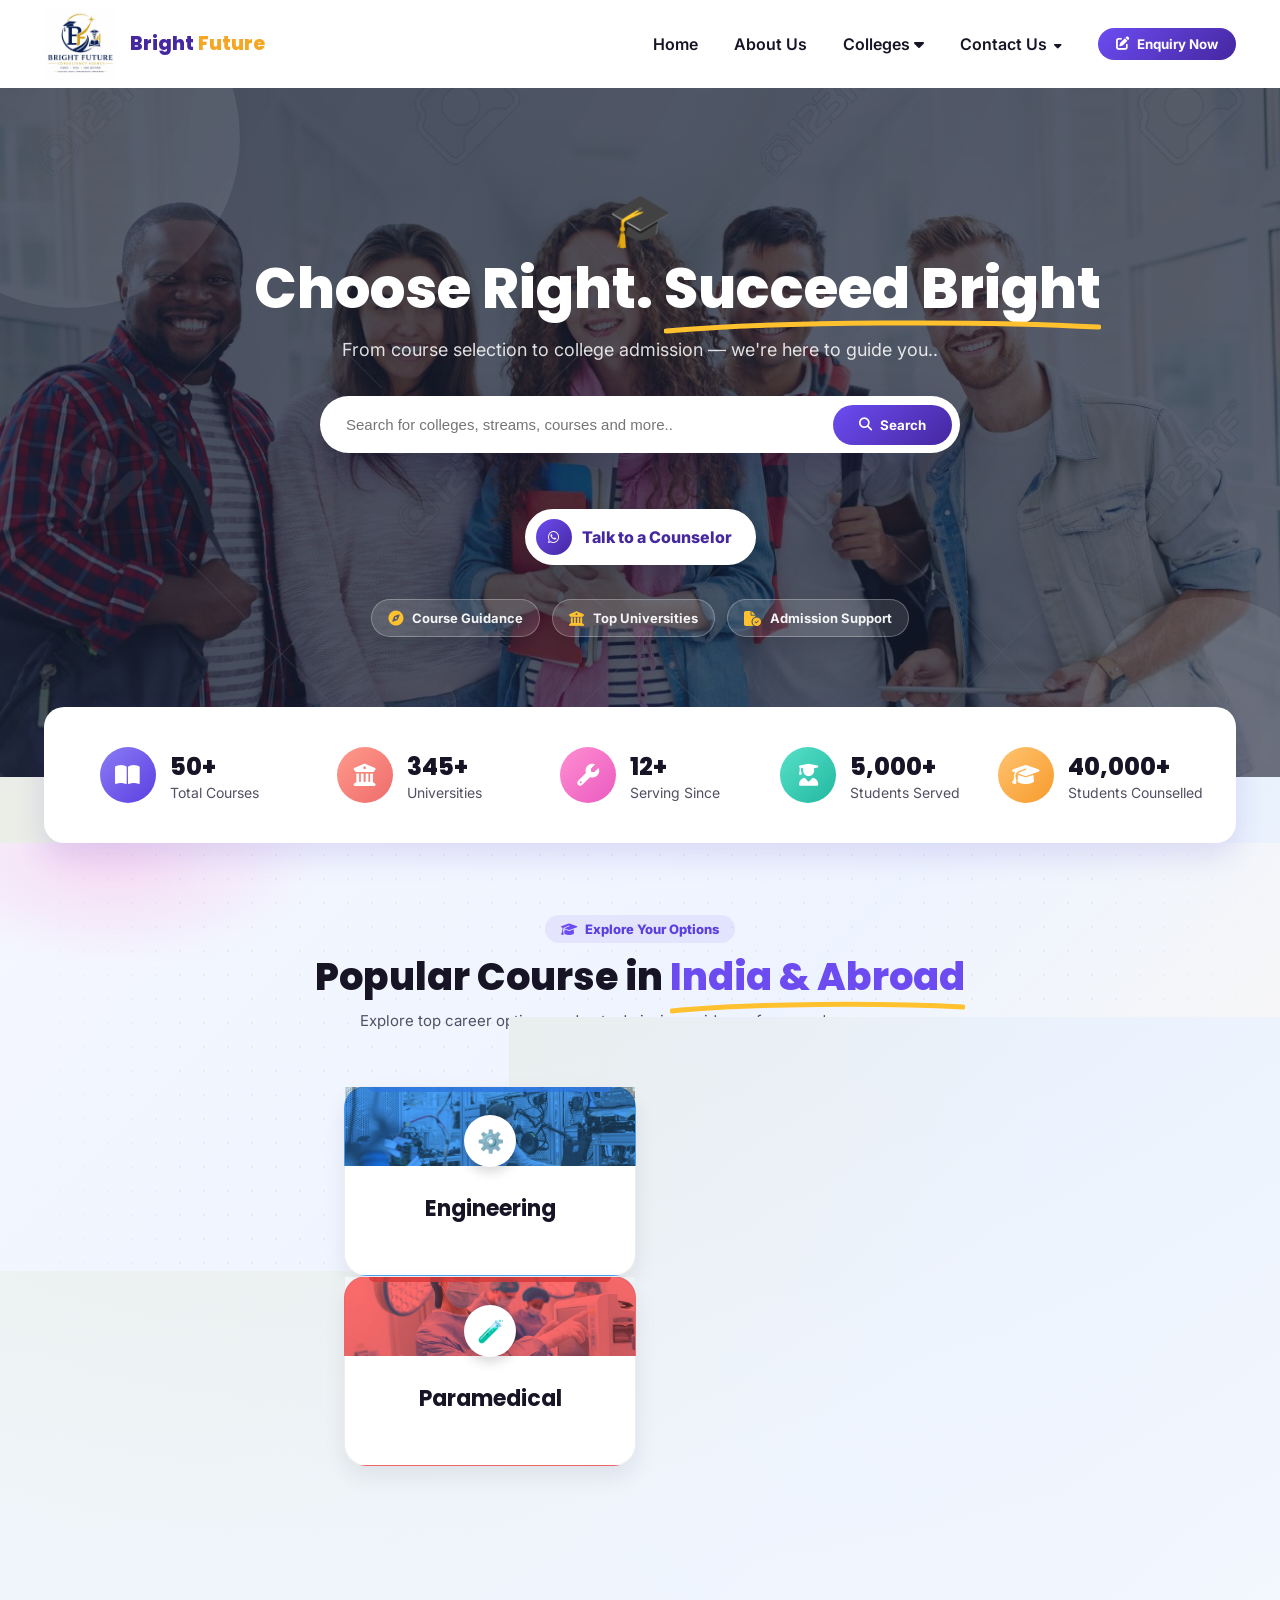
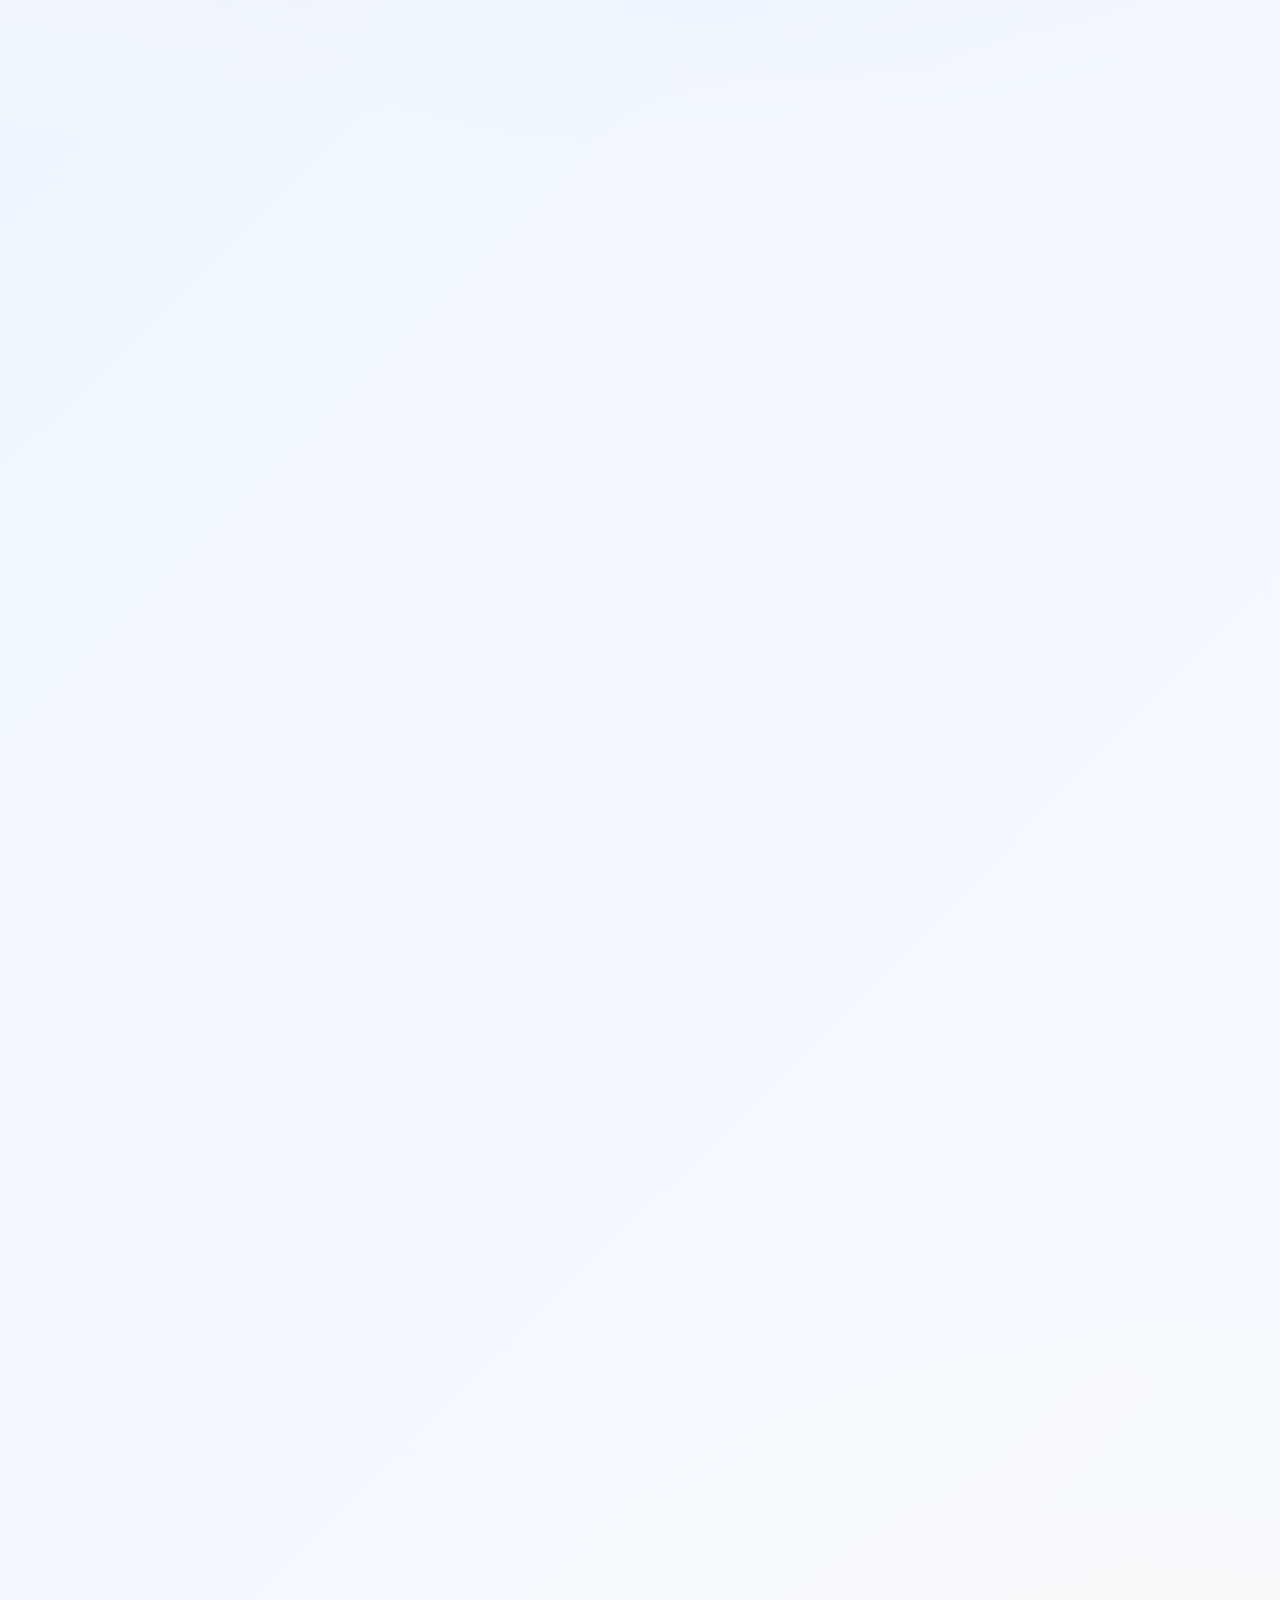
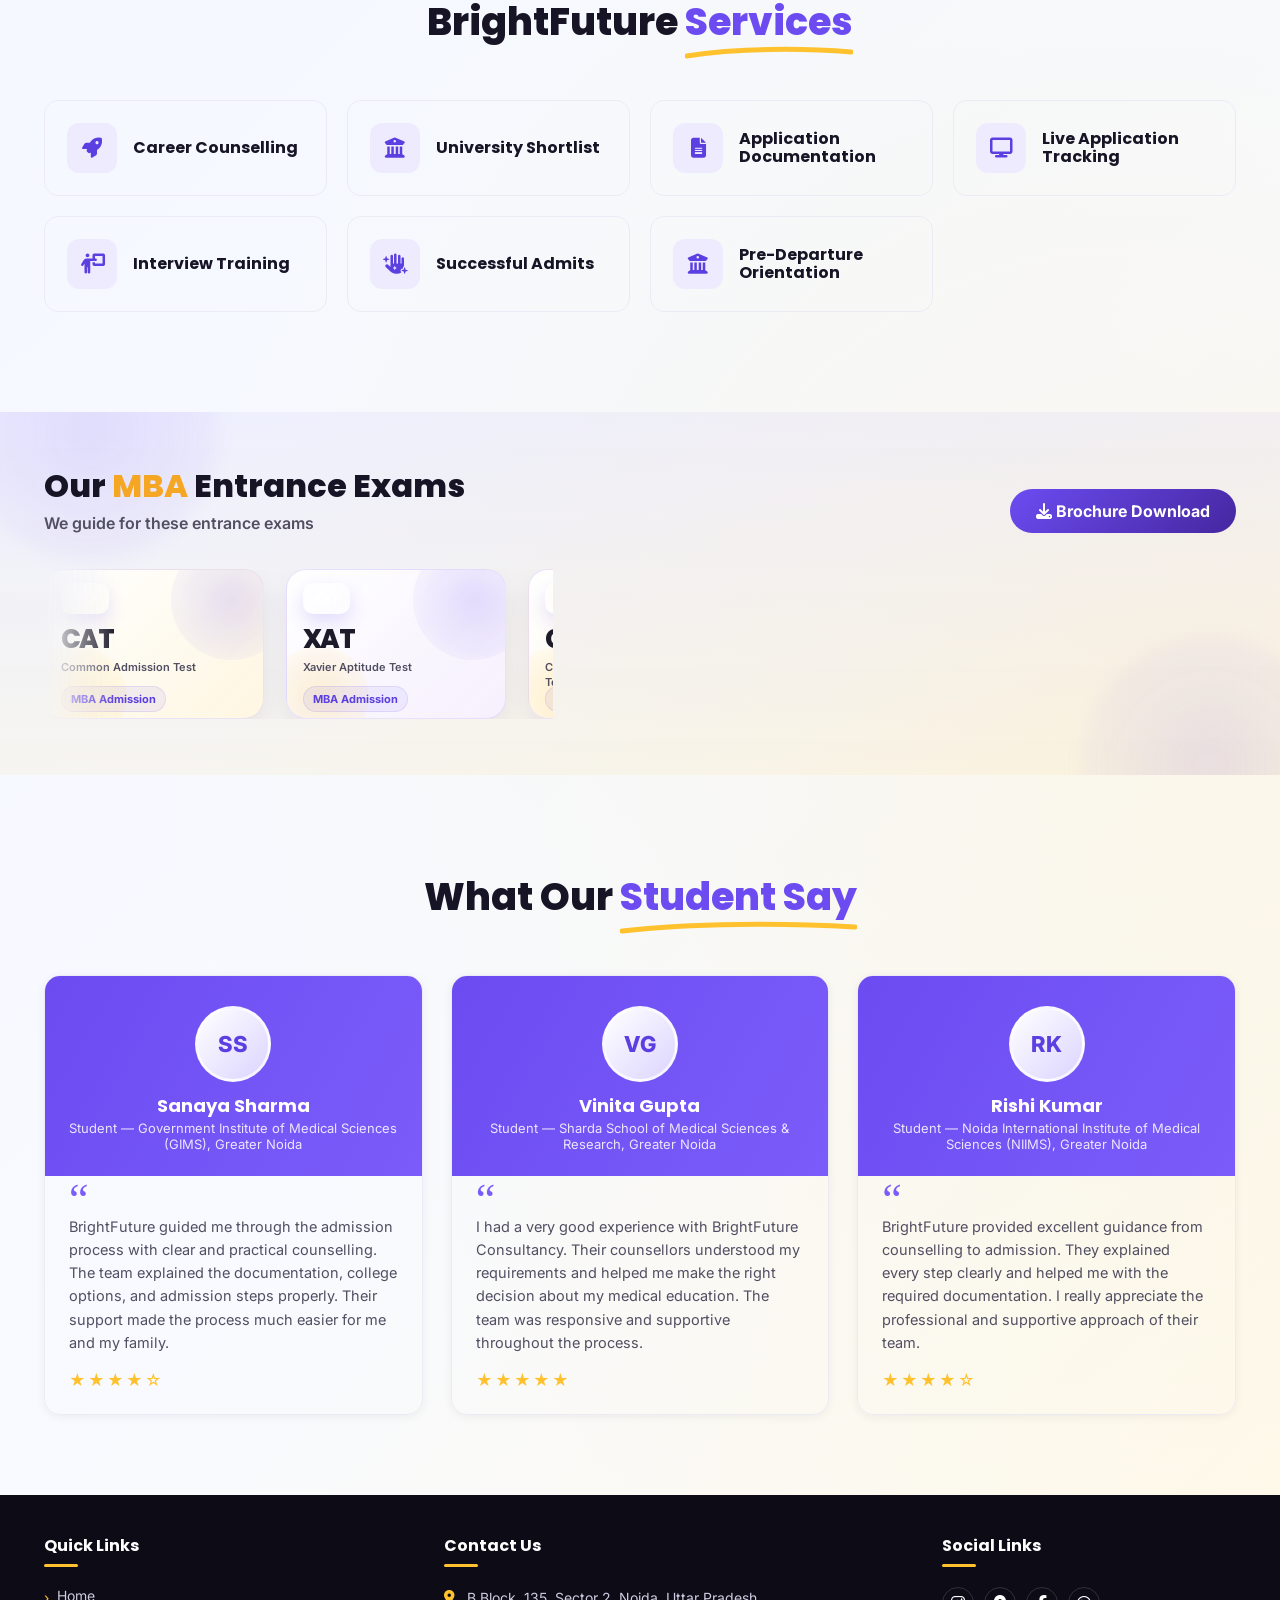
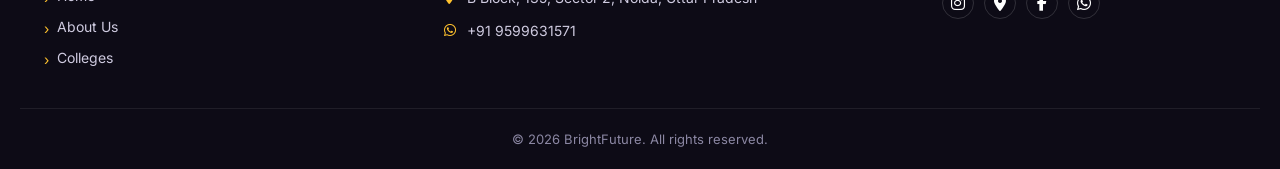
==== index.html @ ae967a2e "Bright Future" ====
<!DOCTYPE html>
<html lang="en">
<head>
<meta charset="UTF-8">
<meta name="viewport" content="width=device-width, initial-scale=1.0">
<title>BrightFuture | Shape Your Future With the Right College</title>
<link rel="preconnect" href="https://fonts.googleapis.com">
<link href="https://fonts.googleapis.com/css2?family=Poppins:wght@600;700;800&family=Inter:wght@400;500;600;700&display=swap" rel="stylesheet">
<link rel="stylesheet" href="https://cdnjs.cloudflare.com/ajax/libs/font-awesome/6.5.1/css/all.min.css">
<link rel="stylesheet" href="style.css">
</head>
<body>

<!-- ===================== Navbar ===================== -->
<nav class="navbar" id="navbar">
  <div class="container">
    <a href="index.html" class="brand"><span class="logo"><img src="images/logo.png" alt="Bright Future logo"></span><span class="brand-name">Bright <span class="brand-future">Future</span></span></a>
    <button class="burger" id="burger" aria-label="Menu"><span></span><span></span><span></span></button>
    <ul class="nav-links" id="navLinks">
      <li><a href="index.html">Home</a></li>
      <li><a href="#about">About Us</a></li>
      <li><a href="colleges.html" class="drop">Colleges <i class="fa-solid fa-caret-down"></i></a></li>
      <li class="contact-menu">
        <details>
          <summary>Contact Us <i class="fa-solid fa-caret-down"></i></summary>
          <div class="contact-dropdown">
            <a href="https://wa.me/919599631571" target="_blank" rel="noopener noreferrer"><i class="fa-brands fa-whatsapp"></i> WhatsApp</a>
            <a href="https://www.instagram.com/brightfuture_2026_" target="_blank" rel="noopener noreferrer"><i class="fa-brands fa-instagram"></i> Instagram</a>
            <a href="https://www.facebook.com/profile.php?id=61592989712548" target="_blank" rel="noopener noreferrer"><i class="fa-brands fa-facebook-f"></i> Facebook</a>
          </div>
        </details>
      </li>
      <li><button type="button" class="btn-login login-trigger"><i class="fa-solid fa-pen-to-square"></i> Enquiry Now</button></li>
    </ul>
  </div>
</nav>

<!-- ===================== Hero ===================== -->
<header class="hero">
  <div class="container hero-inner">
    <span class="cap-icon">🎓</span>
    <h1>Choose Right. <span class="underline">Succeed Bright
      <svg viewBox="0 0 300 16" preserveAspectRatio="none"><path d="M2 12 C 80 2, 220 2, 298 8" stroke="#FFC22E" stroke-width="5" fill="none" stroke-linecap="round"/></svg>
    </span></h1>
    <p class="tagline">From course selection to college admission — we're here to guide you..</p>
    <form class="search-box" id="siteSearch">
      <input id="searchInput" type="search" placeholder="Search for colleges, streams, courses and more.." aria-label="Search colleges and courses">
      <button type="submit"><i class="fa-solid fa-magnifying-glass"></i> Search</button>
    </form>
    <p class="search-result" id="searchResult" role="status" aria-live="polite"></p>
    <a href="https://wa.me/919599631571" class="btn-counselor" target="_blank" rel="noopener noreferrer"><span class="arrow-dot"><i class="fa-brands fa-whatsapp"></i></span> Talk to a Counselor</a>
    <div class="hero-highlights" aria-label="Bright Future benefits">
      <div class="hero-highlight"><i class="fa-solid fa-compass"></i><span>Course Guidance</span></div>
      <div class="hero-highlight"><i class="fa-solid fa-building-columns"></i><span>Top Universities</span></div>
      <div class="hero-highlight"><i class="fa-solid fa-file-circle-check"></i><span>Admission Support</span></div>
    </div>
  </div>
</header>

<!-- ===================== Stats ===================== -->
<div class="container stats-wrap">
  <div class="stats-card">
    <div class="stat"><span class="icon c1"><i class="fa-solid fa-book-open"></i></span><div><div class="num" data-count="50">0</div><div class="label">Total Courses</div></div></div>
    <div class="stat"><span class="icon c2"><i class="fa-solid fa-building-columns"></i></span><div><div class="num" data-count="345">0</div><div class="label">Universities</div></div></div>
    <div class="stat"><span class="icon c3"><i class="fa-solid fa-wrench"></i></span><div><div class="num" data-count="12">0</div><div class="label">Serving Since</div></div></div>
    <div class="stat"><span class="icon c4"><i class="fa-solid fa-user-graduate"></i></span><div><div class="num" data-count="5000">0</div><div class="label">Students Served</div></div></div>
    <div class="stat"><span class="icon c5"><i class="fa-solid fa-graduation-cap"></i></span><div><div class="num" data-count="40000">0</div><div class="label">Students Counselled</div></div></div>
  </div>
</div>

<!-- ===================== Popular Courses ===================== -->
<section class="section courses-section" id="courses">
  <div class="container">
    <div class="section-head">
      <span class="course-kicker"><i class="fa-solid fa-graduation-cap"></i> Explore Your Options</span>
      <h2>Popular Course in <span class="accent">India &amp; Abroad
        <svg viewBox="0 0 300 14" preserveAspectRatio="none"><path d="M2 10 C 80 2, 220 2, 298 6" stroke="#FFC22E" stroke-width="5" fill="none" stroke-linecap="round"/></svg>
      </span></h2>
      <p class="course-intro">Explore top career options and get admission guidance for your dream course.</p>
    </div>
    <div class="course-row reveal-group">
      <a class="course-card" href="colleges.html?stream=medical" data-keywords="medical mbbs bds bhms bams" aria-label="View medical colleges"><img class="course-image" src="images/medical.png" alt="Medical education"><span class="badge">🩺</span>Medical</a>
      <a class="course-card" href="colleges.html?stream=engineering" data-keywords="engineering btech mtech" aria-label="View engineering colleges"><img class="course-image" src="images/engineering.png" alt="Engineering education"><span class="badge">⚙️</span>Engineering</a>
      <a class="course-card" href="colleges.html?stream=management" data-keywords="management mba pgdm" aria-label="View management colleges"><img class="course-image" src="images/management.png" alt="Management education"><span class="badge">💼</span>Management</a>
      <div class="course-card" data-keywords="ayurveda bams"><img class="course-image" src="images/ayurveda.png" alt="Ayurveda education"><span class="badge">🌿</span>Ayurveda</div>
      <div class="course-card" data-keywords="pharmacy"><img class="course-image" src="images/pharmacy.png" alt="Pharmacy education"><span class="badge">💊</span>Pharmacy</div>
      <div class="course-card" data-keywords="paramedical"><img class="course-image" src="images/paramedical.png" alt="Paramedical education"><span class="badge">🧪</span>Paramedical</div>
      <div class="course-card" data-keywords="agriculture"><img class="course-image" src="images/agriculture.png" alt="Agriculture education"><span class="badge">🌾</span>Agriculture</div>
      <div class="course-card" data-keywords="law"><img class="course-image" src="images/law.png" alt="Law education"><span class="badge">⚖️</span>Law</div>
    </div>
  </div>
</section>

<!-- ===================== Dream destination ===================== -->
<section class="dream-banner">
  <div class="container dream-grid">
    <div>
      <h2>Do You Have A Dream Destination On <span class="hl">Your Mind?</span></h2>
      <div class="dream-sub">Let's Help You Choose The Best Suited Option!</div>
      <div><a href="https://wa.me/919599631571" class="btn-yellow" target="_blank" rel="noopener noreferrer">Talk to a Counselor <i class="fa-brands fa-whatsapp"></i></a></div>
    </div>
    <div class="dream-photo-wrap">
      <img class="dream-photo" src="images/image.png" alt="Students receiving career counselling">
    </div>
  </div>
</section>

<!-- ===================== About Us ===================== -->
<section class="section about-section" id="about">
  <div class="container about-content">
    <div class="section-head">
      <h2>About <span class="accent">Bright Future
        <svg viewBox="0 0 220 14" preserveAspectRatio="none"><path d="M2 10 C 66 2, 154 2, 218 6" stroke="#FFC22E" stroke-width="5" fill="none" stroke-linecap="round"/></svg>
      </span></h2>
    </div>
    <p class="about-intro">Bright Future is a trusted education consultancy in Noida, helping students choose the right engineering and medical courses in India and abroad. Our expert counselors guide students through MBBS, BDS, BAMS, BHMS, PGDM and other higher-education admissions with transparent advice, university selection and application support.</p>
  </div>
</section>

<!-- ===================== Top engineering colleges ===================== -->
<section class="section">
  <div class="container">
    <div class="section-head">
      <h2>Top Colleges of <span class="accent">Engineering
        <svg viewBox="0 0 200 14" preserveAspectRatio="none"><path d="M2 10 C 60 2, 140 2, 198 6" stroke="#FFC22E" stroke-width="5" fill="none" stroke-linecap="round"/></svg>
      </span></h2>
    </div>
    <div class="college-grid reveal-group">

      <div class="college-card">
        <div class="college-media">
          <img class="photo" src="images/rvce.png" alt="RV College of Engineering">
          <div class="rating">★★★★★ 5</div>
          <div class="name-strip">
            <span class="logo-chip">RV</span>
            <div><h4>RV College of Engineering</h4><div class="loc"><i class="fa-solid fa-location-dot"></i> Bengaluru, Karnataka</div></div>
          </div>
        </div>
        <div class="college-body">
          <div class="row"><span class="k">Course</span><span class="v">B.Tech</span></div>
          <div class="row"><span class="k">Counselling Fee</span><span class="v">₹2.84 Lac</span></div>
          <div class="row"><span class="k">Management Quota</span><span class="v">₹72 Lac</span></div>
          <a href="https://wa.me/919599631571" class="btn-apply" target="_blank" rel="noopener noreferrer">Apply Now</a>
        </div>
      </div>

      <div class="college-card">
        <div class="college-media">
          <img class="photo" src="images/rv-university.png" alt="RV University">
          <div class="rating">★★★★★ 5</div>
          <div class="name-strip">
            <span class="logo-chip">RV</span>
            <div><h4>RV University</h4><div class="loc"><i class="fa-solid fa-location-dot"></i> Bengaluru, Karnataka</div></div>
          </div>
        </div>
        <div class="college-body">
          <div class="row"><span class="k">Course</span><span class="v">B.Tech</span></div>
          <div class="row"><span class="k">Per Year Fees</span><span class="v">₹4 Lac / Year</span></div>
          <a href="https://wa.me/919599631571" class="btn-apply" target="_blank" rel="noopener noreferrer">Apply Now</a>
        </div>
      </div>

      <div class="college-card">
        <div class="college-media">
          <img class="photo" src="images/bmsce.png" alt="BMS College of Engineering">
          <div class="rating">★★★★★ 5</div>
          <div class="name-strip">
            <span class="logo-chip">BMS</span>
            <div><h4>BMS College of Engineering</h4><div class="loc"><i class="fa-solid fa-location-dot"></i> Bengaluru, Karnataka</div></div>
          </div>
        </div>
        <div class="college-body">
          <div class="row"><span class="k">Course</span><span class="v">B.Tech</span></div>
          <div class="row"><span class="k">Counselling Fee</span><span class="v">₹2.84 Lac</span></div>
          <div class="row"><span class="k">Management Quota</span><span class="v">₹52 Lac</span></div>
          <a href="https://wa.me/919599631571" class="btn-apply" target="_blank" rel="noopener noreferrer">Apply Now</a>
        </div>
      </div>

    </div>
    <div class="center"><a href="colleges.html" class="btn-viewall">View All <i class="fa-solid fa-arrow-right"></i></a></div>
  </div>
</section>

<!-- ===================== Services ===================== -->
<section class="section">
  <div class="container">
    <div class="section-head">
      <h2>BrightFuture <span class="accent">Services
        <svg viewBox="0 0 200 14" preserveAspectRatio="none"><path d="M2 10 C 60 2, 140 2, 198 6" stroke="#FFC22E" stroke-width="5" fill="none" stroke-linecap="round"/></svg>
      </span></h2>
    </div>
    <div class="services-grid reveal-group">
      <div class="service-card"><span class="icon"><i class="fa-solid fa-rocket"></i></span><h4>Career Counselling</h4></div>
      <div class="service-card"><span class="icon"><i class="fa-solid fa-building-columns"></i></span><h4>University Shortlist</h4></div>
      <div class="service-card"><span class="icon"><i class="fa-solid fa-file-lines"></i></span><h4>Application Documentation</h4></div>
      <div class="service-card"><span class="icon"><i class="fa-solid fa-display"></i></span><h4>Live Application Tracking</h4></div>
      <div class="service-card"><span class="icon"><i class="fa-solid fa-person-chalkboard"></i></span><h4>Interview Training</h4></div>
      <div class="service-card"><span class="icon"><i class="fa-solid fa-hand-sparkles"></i></span><h4>Successful Admits</h4></div>
      <div class="service-card"><span class="icon"><i class="fa-solid fa-building-columns"></i></span><h4>Pre-Departure Orientation</h4></div>
    </div>
  </div>
</section>

<!-- ===================== MBA Entrance Exams ===================== -->
<section class="partners-strip exam-strip">
  <div class="container">
    <div class="partners-head">
      <div>
        <h2>Our <span style="color:var(--yellow-dark)">MBA</span> Entrance Exams</h2>
        <p style="margin:8px 0 0; color:var(--ink-soft); font-size:1rem; font-weight:600;">We guide for these entrance exams</p>
      </div>
      <a href="Bright Future Brochure.pdf" download="Bright Future Brochure.pdf" class="btn-outline"><i class="fa-solid fa-download"></i> Brochure Download</a>
    </div>
    <div class="marquee">
      <div class="marquee-track">
        <a class="partner-logo exam-card cat" href="colleges.html?exam=cat" aria-label="View colleges accepting CAT">
          <span class="exam-badge">CAT</span>
          <div class="exam-name">CAT</div>
          <div class="exam-full">Common Admission Test</div>
          <div class="exam-tag">MBA Admission</div>
          <div class="exam-cta">Get Admission Guidance <span>→</span></div>
        </a>
        <a class="partner-logo exam-card xat" href="colleges.html?exam=xat" aria-label="View colleges accepting XAT">
          <span class="exam-badge">XAT</span>
          <div class="exam-name">XAT</div>
          <div class="exam-full">Xavier Aptitude Test</div>
          <div class="exam-tag">MBA Admission</div>
          <div class="exam-cta">Get Admission Guidance <span>→</span></div>
        </a>
        <a class="partner-logo exam-card cmat" href="colleges.html?exam=cmat" aria-label="View colleges accepting CMAT">
          <span class="exam-badge">CMAT</span>
          <div class="exam-name">CMAT</div>
          <div class="exam-full">Common Management Admission Test</div>
          <div class="exam-tag">MBA Admission</div>
          <div class="exam-cta">Get Admission Guidance <span>→</span></div>
        </a>
        <a class="partner-logo exam-card mat" href="colleges.html?exam=mat" aria-label="View colleges accepting MAT">
          <span class="exam-badge">MAT</span>
          <div class="exam-name">MAT</div>
          <div class="exam-full">Management Aptitude Test</div>
          <div class="exam-tag">MBA Admission</div>
          <div class="exam-cta">Get Admission Guidance <span>→</span></div>
        </a>
        <a class="partner-logo exam-card nmat" href="colleges.html?exam=nmat" aria-label="View colleges accepting NMAT">
          <span class="exam-badge">NMAT</span>
          <div class="exam-name">NMAT</div>
          <div class="exam-full">NMIMS Management Aptitude Test</div>
          <div class="exam-tag">MBA Admission</div>
          <div class="exam-cta">Get Admission Guidance <span>→</span></div>
        </a>
        <a class="partner-logo exam-card gmat" href="colleges.html?exam=gmat" aria-label="View colleges accepting GMAT">
          <span class="exam-badge">GMAT</span>
          <div class="exam-name">GMAT</div>
          <div class="exam-full">Graduate Management Admission Test</div>
          <div class="exam-tag">MBA Admission</div>
          <div class="exam-cta">Get Admission Guidance <span>→</span></div>
        </a>
        <a class="partner-logo exam-card gre" href="colleges.html?exam=gre" aria-label="View colleges accepting GRE">
          <span class="exam-badge">GRE</span>
          <div class="exam-name">GRE</div>
          <div class="exam-full">Graduate Record Examination</div>
          <div class="exam-tag">MBA Admission</div>
          <div class="exam-cta">Get Admission Guidance <span>→</span></div>
        </a>
        <a class="partner-logo exam-card cat" href="colleges.html?exam=cat" aria-hidden="true" tabindex="-1">
          <span class="exam-badge">CAT</span>
          <div class="exam-name">CAT</div>
          <div class="exam-full">Common Admission Test</div>
          <div class="exam-tag">MBA Admission</div>
          <div class="exam-cta">Get Admission Guidance <span>→</span></div>
        </a>
        <a class="partner-logo exam-card xat" href="colleges.html?exam=xat" aria-hidden="true" tabindex="-1">
          <span class="exam-badge">XAT</span>
          <div class="exam-name">XAT</div>
          <div class="exam-full">Xavier Aptitude Test</div>
          <div class="exam-tag">MBA Admission</div>
          <div class="exam-cta">Get Admission Guidance <span>→</span></div>
        </a>
        <a class="partner-logo exam-card cmat" href="colleges.html?exam=cmat" aria-hidden="true" tabindex="-1">
          <span class="exam-badge">CMAT</span>
          <div class="exam-name">CMAT</div>
          <div class="exam-full">Common Management Admission Test</div>
          <div class="exam-tag">MBA Admission</div>
          <div class="exam-cta">Get Admission Guidance <span>→</span></div>
        </a>
        <a class="partner-logo exam-card mat" href="colleges.html?exam=mat" aria-hidden="true" tabindex="-1">
          <span class="exam-badge">MAT</span>
          <div class="exam-name">MAT</div>
          <div class="exam-full">Management Aptitude Test</div>
          <div class="exam-tag">MBA Admission</div>
          <div class="exam-cta">Get Admission Guidance <span>→</span></div>
        </a>
        <a class="partner-logo exam-card nmat" href="colleges.html?exam=nmat" aria-hidden="true" tabindex="-1">
          <span class="exam-badge">NMAT</span>
          <div class="exam-name">NMAT</div>
          <div class="exam-full">NMIMS Management Aptitude Test</div>
          <div class="exam-tag">MBA Admission</div>
          <div class="exam-cta">Get Admission Guidance <span>→</span></div>
        </a>
        <a class="partner-logo exam-card gmat" href="colleges.html?exam=gmat" aria-hidden="true" tabindex="-1">
          <span class="exam-badge">GMAT</span>
          <div class="exam-name">GMAT</div>
          <div class="exam-full">Graduate Management Admission Test</div>
          <div class="exam-tag">MBA Admission</div>
          <div class="exam-cta">Get Admission Guidance <span>→</span></div>
        </a>
        <a class="partner-logo exam-card gre" href="colleges.html?exam=gre" aria-hidden="true" tabindex="-1">
          <span class="exam-badge">GRE</span>
          <div class="exam-name">GRE</div>
          <div class="exam-full">Graduate Record Examination</div>
          <div class="exam-tag">MBA Admission</div>
          <div class="exam-cta">Get Admission Guidance <span>→</span></div>
        </a>
      </div>
    </div>
  </div>
</section>

<!-- ===================== Testimonials ===================== -->
<section class="section">
  <div class="container">
    <div class="section-head">
      <h2>What Our <span class="accent">Student Say
        <svg viewBox="0 0 200 14" preserveAspectRatio="none"><path d="M2 10 C 60 2, 140 2, 198 6" stroke="#FFC22E" stroke-width="5" fill="none" stroke-linecap="round"/></svg>
      </span></h2>
    </div>
    <div class="testi-grid reveal-group">
      <div class="testi-card">
        <div class="testi-top">
          <div class="testi-avatar">SS</div>
          <h4>Sanaya Sharma</h4>
          <div class="role">Student — Government Institute of Medical Sciences (GIMS), Greater Noida</div>
        </div>
        <div class="testi-body">
          <span class="quote-mark">“</span>
          <p>BrightFuture guided me through the admission process with clear and practical counselling. The team explained the documentation, college options, and admission steps properly. Their support made the process much easier for me and my family.</p>
          <div class="stars">★★★★☆</div>
        </div>
      </div>
      <div class="testi-card">
        <div class="testi-top">
          <div class="testi-avatar">VG</div>
          <h4>Vinita Gupta</h4>
          <div class="role">Student — Sharda School of Medical Sciences &amp; Research, Greater Noida</div>
        </div>
        <div class="testi-body">
          <span class="quote-mark">“</span>
          <p>I had a very good experience with BrightFuture Consultancy. Their counsellors understood my requirements and helped me make the right decision about my medical education. The team was responsive and supportive throughout the process.</p>
          <div class="stars">★★★★★</div>
        </div>
      </div>
      <div class="testi-card">
        <div class="testi-top">
          <div class="testi-avatar">RK</div>
          <h4>Rishi Kumar</h4>
          <div class="role">Student — Noida International Institute of Medical Sciences (NIIMS), Greater Noida</div>
        </div>
        <div class="testi-body">
          <span class="quote-mark">“</span>
          <p>BrightFuture provided excellent guidance from counselling to admission. They explained every step clearly and helped me with the required documentation. I really appreciate the professional and supportive approach of their team.</p>
          <div class="stars">★★★★☆</div>
        </div>
      </div>
    </div>
  </div>
</section>

<!-- ===================== Footer ===================== -->
<footer>
  <div class="container footer-grid">
    <div class="footer-col">
      <h4>Quick Links</h4>
      <ul>
        <li><span class="chev">›</span><a href="index.html">Home</a></li>
        <li><span class="chev">›</span><a href="#about">About Us</a></li>
        <li><span class="chev">›</span><a href="colleges.html">Colleges</a></li>
      </ul>
    </div>
    <div class="footer-col">
      <h4>Contact Us</h4>
      <p class="footer-contact"><i class="fa-solid fa-location-dot"></i> B Block, 135, Sector 2, Noida, Uttar Pradesh</p>
      <a class="footer-contact" href="https://wa.me/919599631571"><i class="fa-brands fa-whatsapp"></i> +91 9599631571</a>
    </div>
    <div class="footer-col">
      <h4>Social Links</h4>
      <div class="social-links" aria-label="Social media links">
        <a href="https://www.instagram.com/brightfuture_2026_" aria-label="Instagram"><i class="fa-brands fa-instagram"></i></a>
        <a href="https://share.google/alsv1Vi0kh2aQZi6U" aria-label="Location"><i class="fa-solid fa-location-dot"></i></a>
        <a href="https://www.facebook.com/profile.php?id=61592989712548" aria-label="Facebook"><i class="fa-brands fa-facebook-f"></i></a>
        <a href="https://wa.me/919599631571" aria-label="WhatsApp"><i class="fa-brands fa-whatsapp"></i></a>
      </div>
    </div>
  </div>
  <div class="container footer-bottom">© 2026 BrightFuture. All rights reserved.</div>
</footer>

<button class="to-top" id="toTop" aria-label="Scroll to top"><i class="fa-solid fa-arrow-up"></i></button>

<div class="login-modal" id="loginModal" role="dialog" aria-modal="true" aria-labelledby="loginTitle" hidden>
  <div class="login-panel">
    <button type="button" class="login-close" id="loginClose" aria-label="Close enquiry form">&times;</button>
    <div class="login-heading">
      <span class="login-icon"><i class="fa-solid fa-comments"></i></span>
      <div><h2 id="loginTitle">Enquiry Form</h2><p>Share your details and our counsellor will contact you.</p></div>
    </div>
    <form class="login-form" id="loginForm">
      <label for="enquiryName">Full Name</label>
      <input id="enquiryName" type="text" placeholder="Enter your name" autocomplete="name" required>
      <label for="enquiryPhone">Mobile Number</label>
      <input id="enquiryPhone" type="tel" placeholder="Enter your mobile number" autocomplete="tel" pattern="[0-9 +()-]{10,}" required>
      <label for="enquiryEmail">Email Address</label>
      <input id="enquiryEmail" type="email" placeholder="Enter your email" autocomplete="email" required>
      <label for="enquiryCourse">Course Interested In</label>
      <input id="enquiryCourse" type="text" placeholder="e.g. B.Tech, MBA" required>
      <label for="enquiryCollege">College Preference</label>
      <select id="enquiryCollege">
        <option value="">Select a college</option>
        <option>RV College of Engineering</option>
        <option>RV University</option>
        <option>BMS College of Engineering</option>
        <option>MSRIT</option>
        <option>Other college</option>
      </select>
      <label for="enquiryLocation">Preferred Location</label>
      <select id="enquiryLocation">
        <option value="">Select a location</option>
        <option>Bengaluru</option>
        <option>Vellore</option>
        <option>Chennai</option>
        <option>Other location</option>
      </select>
      <label for="enquiryBudget">Budget</label>
      <select id="enquiryBudget">
        <option value="">Select your budget</option>
        <option>Below ₹2 Lac</option>
        <option>₹2 Lac - ₹4 Lac</option>
        <option>₹4 Lac - ₹6 Lac</option>
        <option>Above ₹6 Lac</option>
        <option value="custom">Other budget</option>
      </select>
      <input id="customBudget" type="text" placeholder="Write your budget, e.g. ₹30 Lac or ₹40 Lac" hidden>
      <label for="enquiryMessage">Message</label>
      <textarea id="enquiryMessage" rows="3" placeholder="Tell us how we can help me"></textarea>
      <button type="submit">Submit Enquiry <i class="fa-solid fa-arrow-right"></i></button>
      <p class="enquiry-status" id="enquiryStatus" role="status" aria-live="polite"></p>
    </form>
  </div>
</div>

<script src="script.js"></script>
</body>
</html>
---- style.css ----
/* ===================== BrightFuture — Stylesheet ===================== */

:root{
  --purple-900:#4527A0;
  --purple-700:#5B3FE0;
  --purple-600:#6C4CF1;
  --purple-500:#7B5CFA;
  --purple-100:#EFEBFF;
  --yellow:#FFC22E;
  --yellow-dark:#F5A623;
  --ink:#171426;
  --ink-soft:#524F63;
  --grey-bg:#F4F8FF;
  --white:#ffffff;
  --line:#ECEAF5;
  --shadow-sm: 0 2px 10px rgba(23,20,38,.06);
  --shadow-md: 0 12px 30px rgba(76,53,190,.14);
  --radius:16px;
  --font-head:'Poppins', sans-serif;
  --font-body:'Inter', sans-serif;
}

*{box-sizing:border-box;}
html{scroll-behavior:smooth;}
body{
  margin:0;
  font-family:var(--font-body);
  color:var(--ink);
  background:
    radial-gradient(circle at 12% 16%, rgba(255,211,92,.16), transparent 22%),
    radial-gradient(circle at 88% 78%, rgba(255,224,132,.13), transparent 24%),
    radial-gradient(circle at 58% 8%, rgba(65,119,205,.08), transparent 30%),
    linear-gradient(135deg, #EAF4FF 0%, #F4F8FF 48%, #F8FAFF 76%, #FFF9E6 100%);
  overflow-x:hidden;
  animation:pageEnter .7s ease both;
}
@keyframes pageEnter{from{opacity:0;} to{opacity:1;}}
img{max-width:100%; display:block;}
a{text-decoration:none; color:inherit;}
ul{list-style:none; margin:0; padding:0;}
button{font-family:inherit; cursor:pointer; border:none;}
h1,h2,h3,h4{font-family:var(--font-head); margin:0; line-height:1.15;}
.container{max-width:1240px; margin:0 auto; padding:0 24px;}

@media (prefers-reduced-motion: reduce){
  *{animation-duration:.001ms !important; animation-iteration-count:1 !important; transition-duration:.001ms !important; scroll-behavior:auto !important;}
}

/* ===================== Top bar ===================== */
.topbar{
  background:var(--white);
  border-bottom:1px solid var(--line);
  font-size:13px;
}
.topbar .container{
  display:flex; align-items:center; justify-content:space-between;
  padding-top:6px; padding-bottom:6px; gap:12px;
}
.topbar-left{display:flex; align-items:center; gap:8px; flex-wrap:wrap;}
.pill{
  display:inline-flex; align-items:center; gap:8px;
  border:1px solid var(--line);
  border-radius:999px;
  padding:4px 12px 4px 4px;
  font-weight:600;
  color:var(--ink);
  transition:transform .2s ease, box-shadow .2s ease, border-color .2s ease;
}
.pill:hover{transform:translateY(-2px); box-shadow:var(--shadow-sm); border-color:transparent;}
.pill .ico{
  width:24px; height:24px; border-radius:50%;
  display:flex; align-items:center; justify-content:center;
  color:#fff; font-size:12px; flex:none;
}
.ico.red{background:#EA4335;}
.ico.green{background:#25D366;}
.ico.blue{background:#2FA9F0;}
.ico.cyan{background:#31C0F2;}
.pill.live{border-color:#F6C9C9; animation:pulseRing 2.4s ease-in-out infinite;}
@keyframes pulseRing{
  0%,100%{box-shadow:0 0 0 0 rgba(234,67,53,.15);}
  50%{box-shadow:0 0 0 6px rgba(234,67,53,.06);}
}
.btn-login{
  background:linear-gradient(135deg, var(--purple-600), var(--purple-900));
  color:#fff; padding:8px 18px; border-radius:999px; font-weight:700;
  display:inline-flex; align-items:center; gap:8px;
  transition:transform .2s ease, box-shadow .2s ease;
}
.btn-login:hover{transform:translateY(-2px); box-shadow:var(--shadow-md);}
.login-modal[hidden]{display:none;}
.login-modal{position:fixed; inset:0; z-index:300; display:grid; place-items:center; padding:20px; overflow-y:auto; background:rgba(13,11,22,.55); backdrop-filter:blur(5px); animation:modalFade .2s ease both;}
.login-panel{position:relative; width:min(100%, 430px); max-height:calc(100vh - 40px); overflow-y:auto; background:#fff; border-radius:22px; padding:32px; box-shadow:0 24px 70px rgba(23,20,38,.28); animation:modalUp .3s ease both;}
.login-close{position:absolute; top:12px; right:14px; width:34px; height:34px; border-radius:50%; background:var(--purple-100); color:var(--purple-900); font-size:25px; line-height:1; transition:transform .2s ease, background .2s ease;}
.login-close:hover{transform:rotate(90deg); background:#e2dbff;}
.login-heading{display:flex; align-items:center; gap:14px; margin-bottom:26px; padding-right:24px;}
.login-icon{width:48px; height:48px; border-radius:14px; display:grid; place-items:center; flex:none; color:#fff; font-size:19px; background:linear-gradient(135deg,var(--purple-600),var(--purple-900));}
.login-heading h2{font-size:24px; color:var(--ink);}
.login-heading p{margin:5px 0 0; color:var(--ink-soft); font-size:13px; line-height:1.4;}
.login-form{display:grid; gap:9px;}
.login-form label{font-size:13px; font-weight:700; color:var(--ink);}
.login-form input, .login-form select{width:100%; border:1px solid var(--line); border-radius:10px; padding:13px 14px; font:inherit; outline:none; margin-bottom:7px; transition:border-color .2s ease, box-shadow .2s ease; background:#fff; color:var(--ink);}
.login-form input:focus, .login-form select:focus{border-color:var(--purple-600); box-shadow:0 0 0 3px rgba(108,76,241,.12);}
.login-form button{margin-top:8px; padding:13px 18px; border-radius:10px; background:linear-gradient(135deg,var(--purple-600),var(--purple-900)); color:#fff; font-weight:700; transition:transform .2s ease, box-shadow .2s ease;}
.login-form button:hover{transform:translateY(-2px); box-shadow:var(--shadow-md);}
.enquiry-status{margin:10px 0 0; color:#16834b; font-size:13px; font-weight:600;}
@keyframes modalFade{from{opacity:0;} to{opacity:1;}}
@keyframes modalUp{from{opacity:0; transform:translateY(16px) scale(.98);} to{opacity:1; transform:translateY(0) scale(1);}}

/* ===================== Navbar ===================== */
.navbar{
  background:#fff;
  position:sticky; top:0; z-index:100;
  transition:box-shadow .3s ease, padding .3s ease;
}
.navbar.scrolled{box-shadow:0 4px 18px rgba(23,20,38,.08);}
.navbar .container{
  display:flex; align-items:center; justify-content:space-between;
  padding-top:8px; padding-bottom:8px;
  animation:navEnter .7s ease .08s both;
}
@keyframes navEnter{from{opacity:0; transform:translateY(-12px);} to{opacity:1; transform:translateY(0);}}
.brand{display:flex; align-items:center; gap:14px; min-width:0;}
.logo{display:flex; align-items:center; gap:6px; font-family:var(--font-head); font-weight:800; font-size:28px; flex:none;}
.logo img{width:72px; height:72px; object-fit:contain;}
.brand-name{font-family:var(--font-head); font-size:19px; line-height:1.2; font-weight:800; color:var(--purple-900); white-space:nowrap;}
.brand-future{color:var(--yellow-dark);}
.logo .cap{font-size:22px; transform:rotate(-18deg) translateY(-4px); display:inline-block;}
.logo .c{color:var(--yellow-dark);}
.logo .w{color:var(--purple-700); position:relative;}
.nav-links{display:flex; align-items:center; gap:36px; font-weight:600; color:var(--ink);}
.nav-links a{position:relative; padding:6px 0; transition:color .2s ease;}
.nav-links a::after{
  content:''; position:absolute; left:0; bottom:0; height:2px; width:0;
  background:var(--purple-600); transition:width .25s ease;
}
.nav-links a:hover{color:var(--purple-700);}
.nav-links a:hover::after{width:100%;}
.nav-links .drop{display:flex; align-items:center; gap:4px;}
.contact-menu details{position:relative;}
.contact-menu summary{list-style:none; cursor:pointer; padding:6px 0; transition:color .2s ease;}
.contact-menu summary::-webkit-details-marker{display:none;}
.contact-menu summary i{font-size:12px; margin-left:3px; transition:transform .2s ease;}
.contact-menu details[open] summary{color:var(--purple-700);}
.contact-menu details[open] summary i{transform:rotate(180deg);}
.contact-dropdown{
  position:absolute; top:calc(100% + 14px); right:-18px; min-width:168px; padding:8px;
  background:#fff; border:1px solid var(--line); border-radius:12px; box-shadow:var(--shadow-md); z-index:160;
}
.contact-dropdown a{display:flex; align-items:center; gap:10px; padding:10px 12px; border-radius:8px; white-space:nowrap; font-size:14px;}
.contact-dropdown a::after{display:none;}
.contact-dropdown a:hover{background:var(--purple-100); color:var(--purple-900);}
.contact-dropdown .fa-whatsapp{color:#25D366;}
.contact-dropdown .fa-instagram{color:#D62976;}
.contact-dropdown .fa-facebook-f{color:#1877F2;}
.nav-links li:has(.btn-login){display:flex; align-items:center;}
.burger{display:none; flex-direction:column; gap:5px; background:none;}
.burger span{width:26px; height:2px; background:var(--ink); border-radius:2px; transition:.3s;}

/* ===================== Hero ===================== */
.hero{
  position:relative;
  background:
    linear-gradient(120deg, rgba(20,28,48,.76), rgba(20,28,48,.68)),
    url('images/students.png') center / cover no-repeat;
  background-position:center;
  background-size:cover;
  color:#fff;
  padding:100px 24px 140px;
  overflow:hidden;
  text-align:center;
}
.hero::before, .hero::after{
  content:''; position:absolute; border-radius:50%;
  background:rgba(255,255,255,.08);
}
.hero::before{width:340px; height:340px; top:-120px; left:-100px;}
.hero::after{width:260px; height:260px; bottom:-80px; right:-60px;}
.hero-inner{max-width:820px; margin:0 auto; position:relative; z-index:2;}
.hero .cap-icon{font-size:52px; display:block; margin-bottom:6px; animation:floatCap 3.4s ease-in-out infinite;}
@keyframes floatCap{0%,100%{transform:translateY(0) rotate(-8deg);} 50%{transform:translateY(-10px) rotate(4deg);}}
.hero h1{
  font-size:56px; font-weight:800; margin-bottom:8px;
  white-space:nowrap;
  opacity:0; transform:translateY(24px);
  animation:heroIn .8s ease forwards .15s;
}
.hero h1 .underline{position:relative; display:inline-block;}
.hero h1 .underline svg{position:absolute; left:0; bottom:-14px; width:100%; height:16px;}
.hero p.tagline{
  font-size:18px; opacity:0; transform:translateY(20px);
  animation:heroIn .8s ease forwards .3s;
  color:rgba(255,255,255,.85); margin-bottom:36px;
}
@keyframes heroIn{to{opacity:1; transform:translateY(0);}}

.search-box{
  background:#fff; border-radius:999px; padding:8px;
  display:flex; align-items:center; gap:8px;
  max-width:640px; margin:0 auto 28px;
  box-shadow:0 20px 40px rgba(20,10,60,.25);
  opacity:0; transform:translateY(20px);
  animation:heroIn .8s ease forwards .45s;
}
.search-box input{
  border:none; outline:none; flex:1; padding:12px 18px; font-size:15px; border-radius:999px; color:var(--ink);
}
.search-box button{
  background:linear-gradient(135deg, var(--purple-600), var(--purple-900));
  color:#fff; padding:12px 26px; border-radius:999px; font-weight:700;
  display:flex; align-items:center; gap:8px;
  transition:transform .2s ease;
}
.search-box button:hover{transform:scale(1.04);}
.search-result{min-height:22px; margin:-12px auto 18px; color:rgba(255,255,255,.92); font-size:14px; font-weight:600;}
.course-card.search-match, .college-card.search-match{outline:4px solid rgba(255,194,46,.75); outline-offset:4px; transform:translateY(-8px) scale(1.02); z-index:4;}

.btn-counselor{
  background:#fff;
  border:2px solid #fff;
  color:var(--purple-900); padding:8px 22px 8px 9px; border-radius:999px; font-weight:800;
  display:inline-flex; align-items:center; gap:10px;
  box-shadow:0 12px 26px rgba(11,18,38,.22);
  opacity:0; transform:translateY(20px);
  animation:heroIn .8s ease forwards .6s;
  transition:background .25s ease, color .25s ease, transform .2s ease, box-shadow .25s ease;
}
.btn-counselor .arrow-dot{
  width:36px; height:36px; border-radius:50%; background:linear-gradient(135deg, var(--purple-600), var(--purple-900)); color:#fff;
  display:flex; align-items:center; justify-content:center; font-size:13px;
}
.btn-counselor:hover{background:var(--yellow); color:var(--ink); transform:translateY(-3px); box-shadow:0 16px 30px rgba(11,18,38,.28);}
.hero-highlights{
  display:flex; justify-content:center; gap:12px; flex-wrap:wrap; margin:34px auto 0;
  opacity:0; transform:translateY(20px); animation:heroIn .8s ease forwards .75s;
}
.hero-highlight{
  display:flex; align-items:center; gap:9px; padding:10px 16px;
  border:1px solid rgba(255,255,255,.28); border-radius:999px;
  background:rgba(255,255,255,.12); color:rgba(255,255,255,.94);
  backdrop-filter:blur(8px); font-size:13px; font-weight:700;
  box-shadow:0 8px 20px rgba(12,18,34,.12);
}
.hero-highlight i{color:var(--yellow); font-size:15px;}

/* ===================== Stats bar ===================== */
.stats-wrap{margin-top:-70px; position:relative; z-index:5;}
.stats-card{
  background:#fff; border-radius:20px; box-shadow:var(--shadow-md);
  display:grid; grid-template-columns:repeat(5, 1fr);
  padding:32px 20px;
}
.stat{display:flex; align-items:center; gap:14px; justify-content:center; padding:8px 6px;}
.stat .icon{
  width:56px; height:56px; border-radius:50%; flex:none;
  display:flex; align-items:center; justify-content:center; font-size:22px; color:#fff;
  transition:transform .3s ease;
}
.stat:hover .icon{transform:rotate(-8deg) scale(1.08);}
.stat .num{font-family:var(--font-head); font-size:24px; font-weight:800; color:var(--ink);}
.stat .label{color:var(--ink-soft); font-size:14px;}
.icon.c1{background:linear-gradient(135deg,#8B7CF6,#5B3FE0);}
.icon.c2{background:linear-gradient(135deg,#FF9A8B,#EE6C6C);}
.icon.c3{background:linear-gradient(135deg,#FF8FD1,#EA5AC0);}
.icon.c4{background:linear-gradient(135deg,#57E0C9,#22B8A0);}
.icon.c5{background:linear-gradient(135deg,#FFC470,#F79A2C);}

/* ===================== Section heading ===================== */
.section{padding:100px 0 20px;}
.section.tight{padding-top:60px;}
.about-section{padding-bottom:10px;}
.about-content{max-width:980px;}
.about-intro{max-width:860px; margin:-22px auto 0; color:var(--ink-soft); font-size:16px; line-height:1.8; text-align:center;}
.section-head{text-align:center; margin-bottom:56px;}
.section-head,
.partners-head,
.callback,
.dream-grid{
  opacity:0; transform:translateY(24px);
  transition:opacity .7s ease, transform .7s ease;
}
.section-head.motion-in,
.partners-head.motion-in,
.callback.motion-in,
.dream-grid.motion-in{opacity:1; transform:translateY(0);}
.section-head h2{font-size:38px; font-weight:800;}
.section-head h2 .accent{color:var(--purple-600); position:relative; display:inline-block;}
.section-head h2 .accent svg{position:absolute; left:0; bottom:-16px; width:100%; height:14px;}
.courses-section{position:relative; isolation:isolate; overflow:hidden; padding-top:72px; background:linear-gradient(135deg,#f5f7ff 0%,#eef4ff 48%,#fff9f0 100%);}
.courses-section::before{content:''; position:absolute; inset:0; z-index:-1; opacity:.42; background-image:radial-gradient(rgba(105,92,210,.18) 1.5px, transparent 1.5px); background-size:24px 24px; mask-image:linear-gradient(90deg,transparent 0%,#000 14%,#000 86%,transparent 100%);}
.courses-section::after{content:''; position:absolute; width:420px; height:220px; top:-100px; left:-100px; z-index:-1; background:radial-gradient(ellipse,rgba(255,126,205,.25),transparent 70%); filter:blur(10px);}
.course-kicker{display:inline-flex; align-items:center; gap:8px; margin-bottom:12px; padding:6px 16px; border-radius:999px; background:rgba(119,76,236,.1); color:var(--purple-700); font-size:13px; font-weight:800;}
.course-kicker i{color:var(--purple-600);}
.course-intro{margin:12px auto 0; color:var(--ink-soft); font-size:15px;}

/* ===================== Popular courses (skewed ribbon cards) ===================== */
.course-row{
  display:grid; grid-template-columns:repeat(4, 1fr); gap:0 8px;
  margin:0 auto 50px; max-width:1240px;
}
.course-card{
  --clr1:#7B5CFA; --clr2:#5B3FE0;
  position:relative;
  min-width:0; height:190px;
  border:1px solid rgba(30,34,48,.08);
  border-radius:22px;
  background:linear-gradient(to bottom, var(--clr1) 0 42%, #fff 42% 100%);
  display:flex; align-items:center; justify-content:center;
  color:var(--ink); font-family:var(--font-head); font-weight:700; font-size:22px;
  padding:54px 18px 0;
  box-shadow:0 10px 22px rgba(23,20,38,.08);
  transition:transform .35s ease, box-shadow .35s ease, filter .35s ease;
  cursor:pointer;
  opacity:0; transform:translateY(30px);
}
.course-card.in-view{animation:riseIn .6s ease forwards;}
.course-card:nth-child(n+5){margin-top:0;}
.course-image{position:absolute; top:0; left:0; width:100%; height:42%; object-fit:cover; opacity:.72; mix-blend-mode:multiply; transition:transform .45s ease, opacity .45s ease;}
.course-card::after{
  content:''; position:absolute; top:0; left:24px; right:24px; height:5px;
  border-radius:0 0 8px 8px; background:var(--clr2); opacity:.8;
}
.course-card:hover{transform:translateY(-10px); z-index:3; box-shadow:0 18px 32px rgba(76,53,190,.2); filter:brightness(1.03);}
.course-card:hover .course-image{transform:scale(1.08); opacity:.82;}
.course-card:hover .badge{transform:translateX(-50%) translateY(-4px) rotate(-8deg) scale(1.06);}
.course-card .badge{
  position:absolute; left:50%; top:28px; transform:translateX(-50%);
  width:52px; height:52px; border-radius:50%; background:#fff;
  display:flex; align-items:center; justify-content:center; font-size:22px;
  box-shadow:0 5px 12px rgba(0,0,0,.16); z-index:4; transition:transform .35s ease, box-shadow .35s ease;
}
.course-card:nth-child(1){--clr1:#8E6BFF; --clr2:#6236E0;}
.course-card:nth-child(2){--clr1:#4FA8FF; --clr2:#2E76E0;}
.course-card:nth-child(3){--clr1:#FF6FCF; --clr2:#E22DAE;}
.course-card:nth-child(4){--clr1:#D9CE3A; --clr2:#9C9412;}
.course-card:nth-child(5){--clr1:#FF9A4D; --clr2:#E06E1C;}
.course-card:nth-child(6){--clr1:#FF6B6B; --clr2:#D63838;}
.course-card:nth-child(7){--clr1:#3FCF8E; --clr2:#189A63;}
.course-card:nth-child(8){--clr1:#9B6BFF; --clr2:#5C22C7;}
@keyframes riseIn{to{opacity:1; transform:translateY(0);}}
.course-card:nth-child(2){animation-delay:.08s;}
.course-card:nth-child(3){animation-delay:.16s;}
.course-card:nth-child(4){animation-delay:.24s;}
.course-card:nth-child(5){animation-delay:.32s;}
.course-card:nth-child(6){animation-delay:.40s;}
.course-card:nth-child(7){animation-delay:.48s;}
.course-card:nth-child(8){animation-delay:.56s;}

.btn-viewall{
  display:inline-flex; align-items:center; gap:10px; margin:0 auto; padding:14px 34px;
  background:linear-gradient(135deg, var(--purple-600), var(--purple-900));
  color:#fff; border-radius:999px; font-weight:700;
  transition:transform .2s ease, box-shadow .2s ease;
}
.btn-viewall:hover{transform:translateY(-3px); box-shadow:var(--shadow-md);}
.center{display:flex; justify-content:center; margin-bottom:20px;}

/* ===================== Dream destination CTA banner ===================== */
.dream-banner{
  background:
    radial-gradient(circle at 78% 18%, rgba(137,121,255,.22), transparent 28%),
    linear-gradient(115deg, #332071 0%, #4c319c 48%, #3b4c9a 100%);
  color:#fff; padding:86px 0; margin-top:60px; position:relative; overflow:hidden;
  isolation:isolate;
}
.dream-banner::before{
  content:''; position:absolute; inset:0; z-index:-1; opacity:.16;
  background-image:radial-gradient(rgba(255,255,255,.65) 1px, transparent 1px);
  background-size:28px 28px;
  mask-image:linear-gradient(90deg, #000 0%, transparent 72%);
}
.dream-banner::after{
  content:''; position:absolute; z-index:-1;
  width:430px; height:430px; right:-150px; bottom:-260px;
  border:1px solid rgba(255,255,255,.14); border-radius:50%;
  box-shadow:0 0 0 34px rgba(255,255,255,.035), 0 0 0 68px rgba(255,255,255,.025);
}
.dream-grid{display:grid; grid-template-columns:1.1fr .9fr; align-items:center; gap:40px;}
.dream-banner h2{font-size:40px; font-weight:800; margin-bottom:26px;}
.dream-banner h2 .hl{color:var(--yellow);}
.dream-sub{
  display:inline-block; background:rgba(255,255,255,.16); padding:16px 24px; border-radius:14px;
  font-weight:600; margin-bottom:26px;
}
.btn-yellow{
  background:var(--yellow); color:var(--ink); font-weight:800; padding:16px 34px; border-radius:999px;
  display:inline-block; transition:transform .2s ease, box-shadow .2s ease;
}
.btn-yellow:hover{transform:translateY(-3px); box-shadow:0 14px 26px rgba(255,194,46,.4);}
.dream-photo-wrap{
  justify-self:end; width:min(100%, 520px); padding:8px;
  background:rgba(255,255,255,.12); border:1px solid rgba(255,255,255,.28);
  border-radius:32px; box-shadow:0 22px 44px rgba(18,10,58,.28);
  animation:floatY 4s ease-in-out infinite;
}
.dream-photo{
  display:block; width:100%; height:auto; max-height:360px;
  object-fit:contain; border-radius:24px;
  box-shadow:0 10px 22px rgba(18,10,58,.18);
}
@keyframes floatY{0%,100%{transform:translateY(0);} 50%{transform:translateY(-14px);}}

/* ===================== Featured colleges ===================== */
.college-grid{display:grid; grid-template-columns:repeat(3,1fr); gap:28px; margin-bottom:20px;}
.college-card{
  background:#fff; border-radius:var(--radius); overflow:hidden; border:1px solid var(--line);
  box-shadow:var(--shadow-sm);
  opacity:0; transform:translateY(30px);
  transition:transform .35s ease, box-shadow .35s ease;
}
.college-card.in-view{animation:riseIn .6s ease forwards;}
.college-card:hover{transform:translateY(-8px); box-shadow:var(--shadow-md);}
.college-media{position:relative; height:200px; overflow:hidden;}
.college-media .photo{
  position:absolute; inset:0;
  width:100%; height:100%; object-fit:cover;
  background:linear-gradient(135deg, var(--purple-500), var(--purple-900));
  transition:transform .5s ease;
}
.college-media .photo.photo-generic{
  display:flex; align-items:center; justify-content:center;
  color:#fff; font-family:var(--font-head); font-size:32px; font-weight:800;
  letter-spacing:1px;
  background:linear-gradient(135deg, #6f42e8 0%, #4d2a8a 45%, #2d1a54 100%);
}
.dayananda-card .college-media .photo{object-position:center; filter:brightness(1.12);}
.dayananda-card .college-media .name-strip{background:linear-gradient(to top, rgba(0,0,0,.58), transparent);}
.college-card:hover .college-media .photo{transform:scale(1.08);}
.college-media .rating{
  position:absolute; top:12px; right:12px; background:rgba(0,0,0,.55);
  color:var(--yellow); padding:6px 12px; border-radius:999px; font-size:13px; font-weight:700;
}
.college-media .name-strip{
  position:absolute; left:0; right:0; bottom:0; padding:14px 16px;
  background:linear-gradient(to top, rgba(0,0,0,.75), transparent);
  color:#fff; display:flex; align-items:center; gap:12px;
}
.college-media .logo-chip{
  width:46px; height:46px; border-radius:8px; background:#fff; flex:none;
  display:flex; align-items:center; justify-content:center; font-weight:800; color:var(--purple-700);
}
.college-media .name-strip h4{font-size:16px; margin-bottom:2px;}
.college-media .name-strip .loc{font-size:12px; color:var(--yellow); display:flex; gap:4px; align-items:center;}
.college-body{padding:20px;}
.college-body .row{display:flex; justify-content:space-between; gap:12px; font-size:14px; padding:7px 0; border-bottom:1px dashed var(--line);}
.college-body .row:last-of-type{border-bottom:none;}
.college-body .row .k{color:var(--ink-soft); font-weight:600; min-width:110px;}
.college-body .row .v{text-align:right; color:var(--ink); font-weight:500;}
.btn-apply{
  display:block; text-align:center; margin-top:16px; padding:13px; border-radius:10px;
  background:linear-gradient(135deg, var(--purple-600), var(--purple-900)); color:#fff; font-weight:700;
  transition:transform .2s ease, box-shadow .2s ease;
}
.btn-apply:hover{transform:translateY(-2px); box-shadow:var(--shadow-md);}

/* ===================== Services grid ===================== */
.services-grid{display:grid; grid-template-columns:repeat(4,1fr); gap:20px;}
.service-card{
  border:1px solid var(--line); border-radius:14px; padding:22px;
  display:flex; align-items:center; gap:16px;
  transition:transform .25s ease, box-shadow .25s ease, border-color .25s ease;
  opacity:0; transform:translateY(20px);
}
.service-card.in-view{animation:riseIn .5s ease forwards;}
.service-card:hover{transform:translateY(-6px); box-shadow:var(--shadow-sm); border-color:transparent;}
.service-card .icon{
  width:50px; height:50px; border-radius:12px; background:var(--purple-100); color:var(--purple-700);
  display:flex; align-items:center; justify-content:center; font-size:20px; flex:none;
  transition:transform .3s ease, background .3s ease, color .3s ease;
}
.service-card:hover .icon{background:var(--purple-600); color:#fff; transform:rotate(-6deg);}
.service-card h4{font-size:16px; font-weight:700;}

/* ===================== Partners ===================== */
.partners-strip{background:linear-gradient(180deg, rgba(108,76,241,0.05), rgba(255,194,46,0.07)); padding:56px 0; margin-top:80px; position:relative; overflow:hidden;}
.partners-strip::before, .partners-strip::after{content:""; position:absolute; inset:auto; width:260px; height:260px; border-radius:50%; background:radial-gradient(circle, rgba(108,76,241,0.12), rgba(108,76,241,0)); filter:blur(8px); pointer-events:none;}
.partners-strip::before{top:-110px; left:-40px;}
.partners-strip::after{right:-60px; bottom:-120px;}
.partners-head{display:flex; align-items:flex-end; justify-content:space-between; margin-bottom:36px; flex-wrap:wrap; gap:16px; position:relative; z-index:1;}
.partners-head h2{font-size:32px; font-weight:800;}
.btn-outline{background:linear-gradient(135deg, var(--purple-600), var(--purple-900)); color:#fff; padding:12px 26px; border-radius:999px; font-weight:700; transition:transform .2s ease;}
.btn-outline:hover{transform:translateY(-2px);}
.marquee{overflow:hidden; position:relative; -webkit-mask-image:linear-gradient(90deg, transparent, #000 6%, #000 94%, transparent); mask-image:linear-gradient(90deg, transparent, #000 6%, #000 94%, transparent);}
.marquee-track{display:flex; gap:22px; width:max-content; animation:scrollX 22s linear infinite; will-change:transform;}
.marquee:hover .marquee-track{animation-play-state:paused;}
.partner-logo{
  width:220px; height:150px; background:linear-gradient(180deg, rgba(255,255,255,0.94), rgba(245,244,255,0.9)); border:1px solid rgba(108,76,241,0.14); border-radius:20px; box-shadow:0 12px 28px rgba(43,31,86,0.08);
  display:flex; flex-direction:column; align-items:flex-start; justify-content:flex-start; font-family:var(--font-head); font-weight:800; color:#302c3d; font-size:15px; text-align:left; padding:14px 16px 12px; position:relative; overflow:hidden; isolation:isolate;
  transition:transform .3s ease, box-shadow .3s ease, border-color .3s ease;
  animation:partnerReveal .7s ease both;
}
.partner-logo::before,
.partner-logo::after{content:""; position:absolute; border-radius:50%; pointer-events:none; z-index:-1; filter:blur(0.5px);}
.partner-logo::before{width:120px; height:120px; right:-28px; top:-30px; background:radial-gradient(circle, rgba(108,76,241,0.16), rgba(108,76,241,0));}
.partner-logo::after{width:100px; height:100px; left:-18px; bottom:-28px; background:radial-gradient(circle, rgba(255,194,46,0.2), rgba(255,194,46,0));}
.partner-logo:hover{transform:translateY(-8px); box-shadow:0 18px 28px rgba(43,31,86,0.14); border-color:rgba(108,76,241,0.45);}
.partner-logo:nth-child(2n){animation-delay:.08s;}
.partner-logo:nth-child(3n){animation-delay:.16s;}
.exam-card{padding-top:13px; padding-bottom:12px; background:linear-gradient(135deg, rgba(255,255,255,0.96), rgba(246,241,255,0.92));}
.exam-card.cat{background:linear-gradient(135deg, rgba(255,255,255,0.96), rgba(255,247,224,0.92));}
.exam-card.xat{background:linear-gradient(135deg, rgba(255,255,255,0.96), rgba(245,240,255,0.92));}
.exam-card.cmat{background:linear-gradient(135deg, rgba(255,255,255,0.96), rgba(255,245,225,0.92));}
.exam-card.mat{background:linear-gradient(135deg, rgba(255,255,255,0.96), rgba(244,239,255,0.94));}
.exam-card.nmat{background:linear-gradient(135deg, rgba(255,255,255,0.96), rgba(255,248,232,0.93));}
.exam-card.gmat{background:linear-gradient(135deg, rgba(255,255,255,0.96), rgba(243,238,255,0.94));}
.exam-card.gre{background:linear-gradient(135deg, rgba(255,255,255,0.96), rgba(255,244,214,0.96));}
.exam-badge{display:inline-flex; align-items:center; justify-content:center; min-width:46px; padding:7px 10px; border-radius:10px; font-size:11px; font-weight:800; letter-spacing:0.08em; background:linear-gradient(135deg, var(--purple-600), var(--purple-800)); color:#fff; box-shadow:0 8px 18px rgba(108,76,241,0.18); transition:transform .3s ease, box-shadow .3s ease;}
.exam-card:hover .exam-badge{transform:scale(1.08); box-shadow:0 10px 22px rgba(108,76,241,0.2);}
.exam-name{margin-top:12px; font-size:26px; line-height:1; font-weight:800; color:#1d1b2a; letter-spacing:-0.06em;}
.exam-full{margin-top:8px; font-size:11px; line-height:1.4; font-family:var(--font-body); font-weight:600; color:var(--ink-soft); min-height:26px;}
.exam-tag{margin-top:auto; display:inline-flex; align-items:center; font-size:11px; font-weight:700; font-family:var(--font-body); color:var(--purple-700); background:rgba(108,76,241,0.08); border:1px solid rgba(108,76,241,0.12); border-radius:999px; padding:5px 9px;}
.exam-cta{margin-top:10px; display:inline-flex; align-items:center; gap:6px; font-size:12px; font-weight:700; color:var(--purple-700); font-family:var(--font-body); text-decoration:none; transition:transform .2s ease;}
.exam-cta span{font-size:16px; line-height:1;}
.partner-logo:hover .exam-cta{transform:translateX(2px);}
@keyframes partnerReveal{from{opacity:0; transform:translateY(14px);} to{opacity:1; transform:translateY(0);} }
@keyframes scrollX{from{transform:translateX(0);} to{transform:translateX(-50%);}}
@media (max-width: 768px){
  .partners-strip{padding:44px 0;}
  .partners-head{align-items:flex-start;}
  .partners-head h2{font-size:28px;}
  .partner-logo{width:190px; height:150px;}
}
@media (prefers-reduced-motion:reduce){
  .marquee-track{animation:none;}
  .partner-logo{animation:none; transition:none;}
}

/* ===================== Testimonials ===================== */
.testi-grid{display:grid; grid-template-columns:repeat(3,1fr); gap:28px;}
.testi-card{
  border-radius:var(--radius); overflow:hidden; border:1px solid var(--line); box-shadow:var(--shadow-sm);
  opacity:0; transform:translateY(30px);
  transition:transform .3s ease, box-shadow .3s ease;
}
.testi-card.in-view{animation:riseIn .6s ease forwards;}
.testi-card:hover{transform:translateY(-8px); box-shadow:var(--shadow-md);}
.testi-top{
  background:linear-gradient(120deg, var(--purple-600), var(--purple-500));
  color:#fff; text-align:center; padding:30px 20px 24px;
}
.testi-avatar{
  width:76px; height:76px; border-radius:50%; margin:0 auto 14px;
  background:linear-gradient(135deg,#fff,#dcd4ff); border:3px solid rgba(255,255,255,.7);
  display:flex; align-items:center; justify-content:center; font-weight:800; color:var(--purple-700); font-size:22px;
}
.testi-top h4{font-size:18px; margin-bottom:4px;}
.testi-top .role{font-size:13px; color:rgba(255,255,255,.85);}
.testi-body{padding:24px;}
.quote-mark{font-family:Georgia,serif; font-size:44px; color:var(--purple-300,#c9bcff); line-height:0; margin-bottom:10px; display:block; color:var(--purple-500);}
.testi-body p{color:var(--ink-soft); font-size:14.5px; line-height:1.6; margin-bottom:16px;}
.stars{color:var(--yellow); letter-spacing:2px;}

/* ===================== Callback CTA ===================== */
.callback{
  margin:90px auto 0; max-width:1240px; background:linear-gradient(120deg, var(--purple-600), var(--purple-500));
  border-radius:24px; padding:50px 60px; display:flex; align-items:center; justify-content:space-between; gap:30px;
  color:#fff; flex-wrap:wrap; position:relative; overflow:hidden;
}
.callback h3{font-size:28px; font-weight:800; display:flex; align-items:center; gap:12px;}
.callback-form{display:flex; background:#fff; border-radius:999px; padding:6px; gap:6px; min-width:380px;}
.callback-form input{border:none; outline:none; flex:1; padding:12px 18px; border-radius:999px;}
.callback-form button{
  background:linear-gradient(135deg, var(--purple-600), var(--purple-900)); color:#fff; padding:12px 30px;
  border-radius:999px; font-weight:700; transition:transform .2s ease;
}
.callback-form button:hover{transform:scale(1.05);}
.callback-status{flex-basis:100%; margin:0; color:#fff; font-size:14px; font-weight:600;}

/* ===================== Footer ===================== */
footer{background:#0d0b16; color:#cfcbe0; padding:42px 0 22px; margin-top:60px;}
.footer-grid{display:grid; grid-template-columns:1.1fr 1.4fr 0.9fr; gap:40px; margin-bottom:28px; align-items:flex-start;}
.footer-brand{display:flex; align-items:center; gap:10px; color:#fff; font-family:var(--font-head); font-size:20px; font-weight:800;}
.footer-brand img{width:48px; height:48px; object-fit:contain;}
.footer-brand b{color:var(--yellow);}
.footer-col > p:not(.footer-contact){max-width:260px; margin:14px 0 0; font-size:13px; line-height:1.6; color:#9d98b3;}
.footer-col h4{color:#fff; font-size:16px; margin-bottom:20px; position:relative; padding-bottom:12px;}
.footer-col h4::after{content:''; position:absolute; left:0; bottom:0; width:34px; height:3px; background:var(--yellow); border-radius:3px;}
.footer-col li{margin-bottom:12px; font-size:14px; display:flex; gap:8px; align-items:flex-start; transition:transform .2s ease, color .2s ease;}
.footer-col li:hover{color:#fff; transform:translateX(4px);}
.footer-col .chev{color:var(--yellow); margin-top:2px;}
.footer-contact{display:flex; gap:9px; align-items:flex-start; margin:0 0 12px; color:#cfcbe0; font-size:14px; line-height:1.5;}
.footer-contact i{color:var(--yellow); margin-top:3px; min-width:14px;}
.footer-bottom{border-top:1px solid rgba(255,255,255,.08); padding-top:22px; text-align:center; font-size:13px; color:#8b87a3;}
.footer-location-link{
  display:inline-flex; align-items:center; gap:8px; margin-bottom:14px;
  color:#fff; font-size:14px; line-height:1.5; font-weight:600;
  transition:color .2s ease, transform .2s ease;
}
.footer-location-link i{color:var(--yellow);}
.footer-location-link:hover{color:var(--yellow); transform:translateX(3px);}
.social-links{display:flex; gap:10px; margin-top:8px;}
.social-links a{width:32px; height:32px; display:grid; place-items:center; border:1px solid rgba(255,255,255,.15); border-radius:50%; color:#fff; transition:background .2s ease, transform .2s ease;}
.social-links a:hover{background:var(--purple-600); transform:translateY(-2px);}

/* ===================== Colleges listing page ===================== */
.page-hero{
  background:linear-gradient(120deg, rgba(69,39,160,.9), rgba(107,76,241,.85));
  color:#fff; text-align:center; padding:80px 24px; position:relative;
}
.page-hero h1{
  font-size:44px; font-weight:800; display:inline-block; position:relative; padding:0 30px;
}
.page-hero h1::before, .page-hero h1::after{content:''; position:absolute; top:50%; width:60px; height:2px; background:rgba(255,255,255,.6);}
.page-hero h1::before{left:-70px;}
.page-hero h1::after{right:-70px;}

.listing-wrap{display:block; padding:40px 0 80px;}
.toolbar{
  grid-column:1 / -1; background:#fff; border:1px solid var(--line); border-radius:12px;
  padding:18px 24px; display:flex; align-items:center; justify-content:space-between; font-weight:700; box-shadow:var(--shadow-sm);
}
.filter-panel{background:#fff; border-radius:14px; border:1px solid var(--line); padding:24px; align-self:start; box-shadow:var(--shadow-sm);}
.filter-title{
  background:var(--purple-600); color:#fff; text-align:center; padding:14px; border-radius:10px; font-weight:700; margin-bottom:18px;
}
.filter-check{display:flex; align-items:center; gap:10px; padding:8px 0; font-size:15px; cursor:pointer;}
.filter-check input{width:17px; height:17px; accent-color:var(--purple-600); cursor:pointer;}
.btn-block{width:100%; background:linear-gradient(135deg,var(--purple-600),var(--purple-900)); color:#fff; padding:13px; border-radius:10px; font-weight:700; margin-top:8px; transition:transform .2s ease;}
.btn-block:hover{transform:translateY(-2px);}
.filter-status{margin:10px 0 0; color:var(--ink-soft); font-size:13px; line-height:1.4;}

.result-count{font-weight:700; color:var(--ink);}
.sortby{display:flex; align-items:center; gap:8px; border:1px solid var(--line); padding:9px 18px; border-radius:999px; font-weight:600; cursor:pointer; transition:border-color .2s ease;}
.sortby:hover{border-color:var(--purple-500);}

.results-col .college-grid{grid-template-columns:repeat(2,1fr);}
.pagination{display:flex; justify-content:center; gap:10px; margin-top:30px;}
.pagination button{
  width:42px; height:42px; border-radius:10px; border:1px solid var(--line); background:#fff; font-weight:700;
  transition:.2s ease;
}
.pagination button.active{background:var(--purple-600); color:#fff; border-color:var(--purple-600);}
.pagination button:hover{border-color:var(--purple-500);}

/* ===================== Scroll to top ===================== */
.to-top{
  position:fixed; right:24px; bottom:24px; width:48px; height:48px; border-radius:50%;
  background:linear-gradient(135deg,var(--purple-600),var(--purple-900)); color:#fff;
  display:flex; align-items:center; justify-content:center; font-size:18px; z-index:200;
  box-shadow:var(--shadow-md); opacity:0; pointer-events:none; transform:translateY(10px);
  transition:opacity .3s ease, transform .3s ease;
}
.to-top.show{opacity:1; pointer-events:auto; transform:translateY(0);}

/* ===================== Responsive ===================== */
@media(max-width:1100px){
  .services-grid{grid-template-columns:repeat(2,1fr);}
  .college-grid, .results-col .college-grid{grid-template-columns:repeat(2,1fr);}
  .stats-card{grid-template-columns:repeat(3,1fr); row-gap:24px;}
  .dream-grid{grid-template-columns:1fr; text-align:center;}
  .dream-photo-wrap{justify-self:center;}
}
@media(max-width:900px){
  .listing-wrap{grid-template-columns:1fr;}
  .testi-grid{grid-template-columns:1fr;}
  .college-grid, .results-col .college-grid{grid-template-columns:1fr;}
}
@media(max-width:820px){
  .nav-links{
    position:fixed; top:0; right:0; height:100vh; width:260px; background:#fff;
    flex-direction:column; align-items:flex-start; padding:100px 30px; gap:26px;
    box-shadow:-10px 0 30px rgba(0,0,0,.1);
    transform:translateX(100%); transition:transform .35s ease; z-index:150;
  }
  .nav-links.open{transform:translateX(0);}
  .contact-menu details{width:100%;}
  .contact-dropdown{position:static; margin-top:10px; box-shadow:none; background:var(--purple-100); border-color:#ddd5ff;}
  .contact-dropdown a{padding:9px 12px;}
  .burger{display:flex;}
  .hero h1{font-size:38px; white-space:normal;}
  .stats-card{grid-template-columns:repeat(2,1fr);}
  .services-grid{grid-template-columns:1fr;}
  .footer-grid{grid-template-columns:repeat(2,1fr);}
  .callback{padding:40px 26px; flex-direction:column; text-align:center;}
  .callback-form{width:100%; min-width:unset;}
  .topbar .container{flex-direction:column; align-items:flex-start;}
  .course-row{grid-template-columns:repeat(2, 1fr); gap:8px;}
  .course-card{height:160px; font-size:18px;}
}
@media(max-width:520px){
  .hero{padding:70px 16px 120px;}
  .hero h1{font-size:30px;}
  .footer-grid{grid-template-columns:1fr;}
  .course-row{grid-template-columns:1fr; gap:8px;}
  .course-card{height:140px; font-size:18px;}
  .navbar .container{padding-top:12px; padding-bottom:12px;}
  .brand{gap:8px;}
  .logo img{width:64px; height:64px;}
  .brand-name{font-size:14px; white-space:normal; max-width:150px;}
  .hero-highlights{gap:8px; margin-top:26px;}
  .hero-highlight{width:100%; justify-content:center; padding:9px 14px;}
}
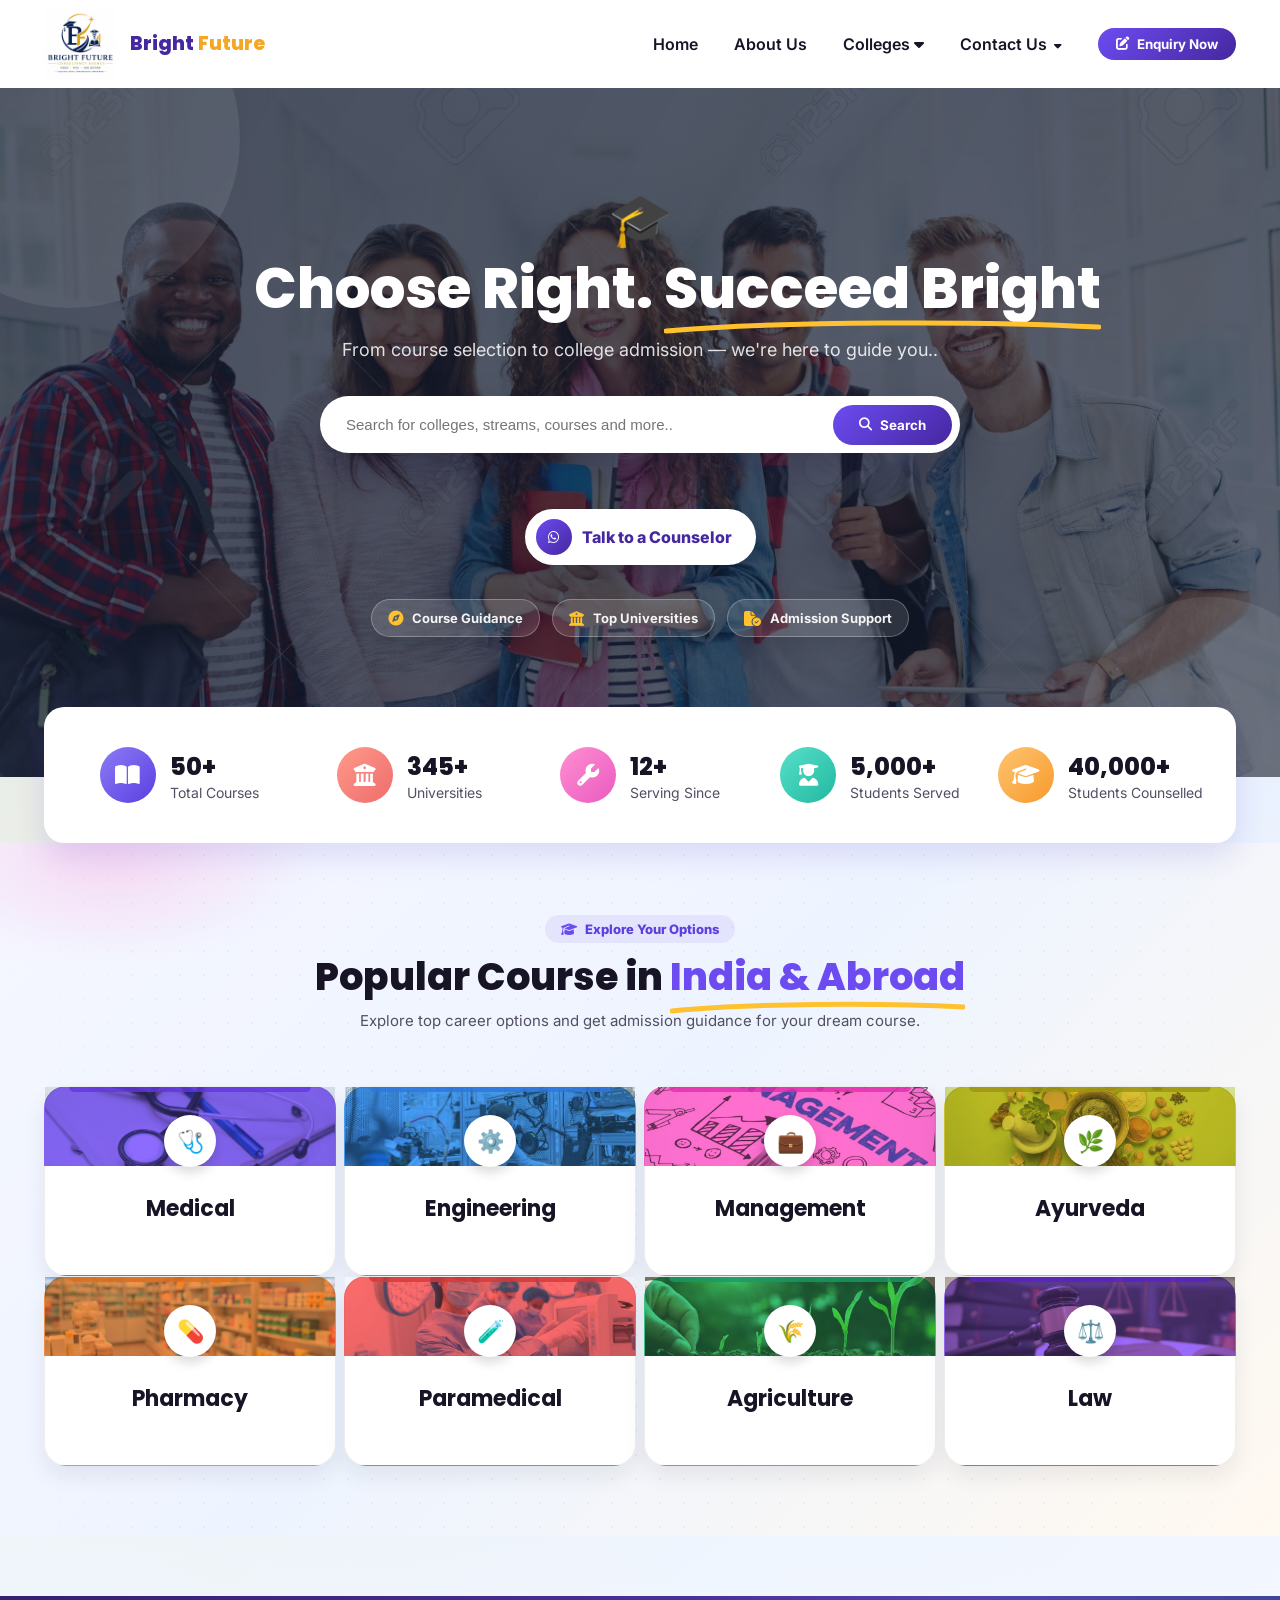
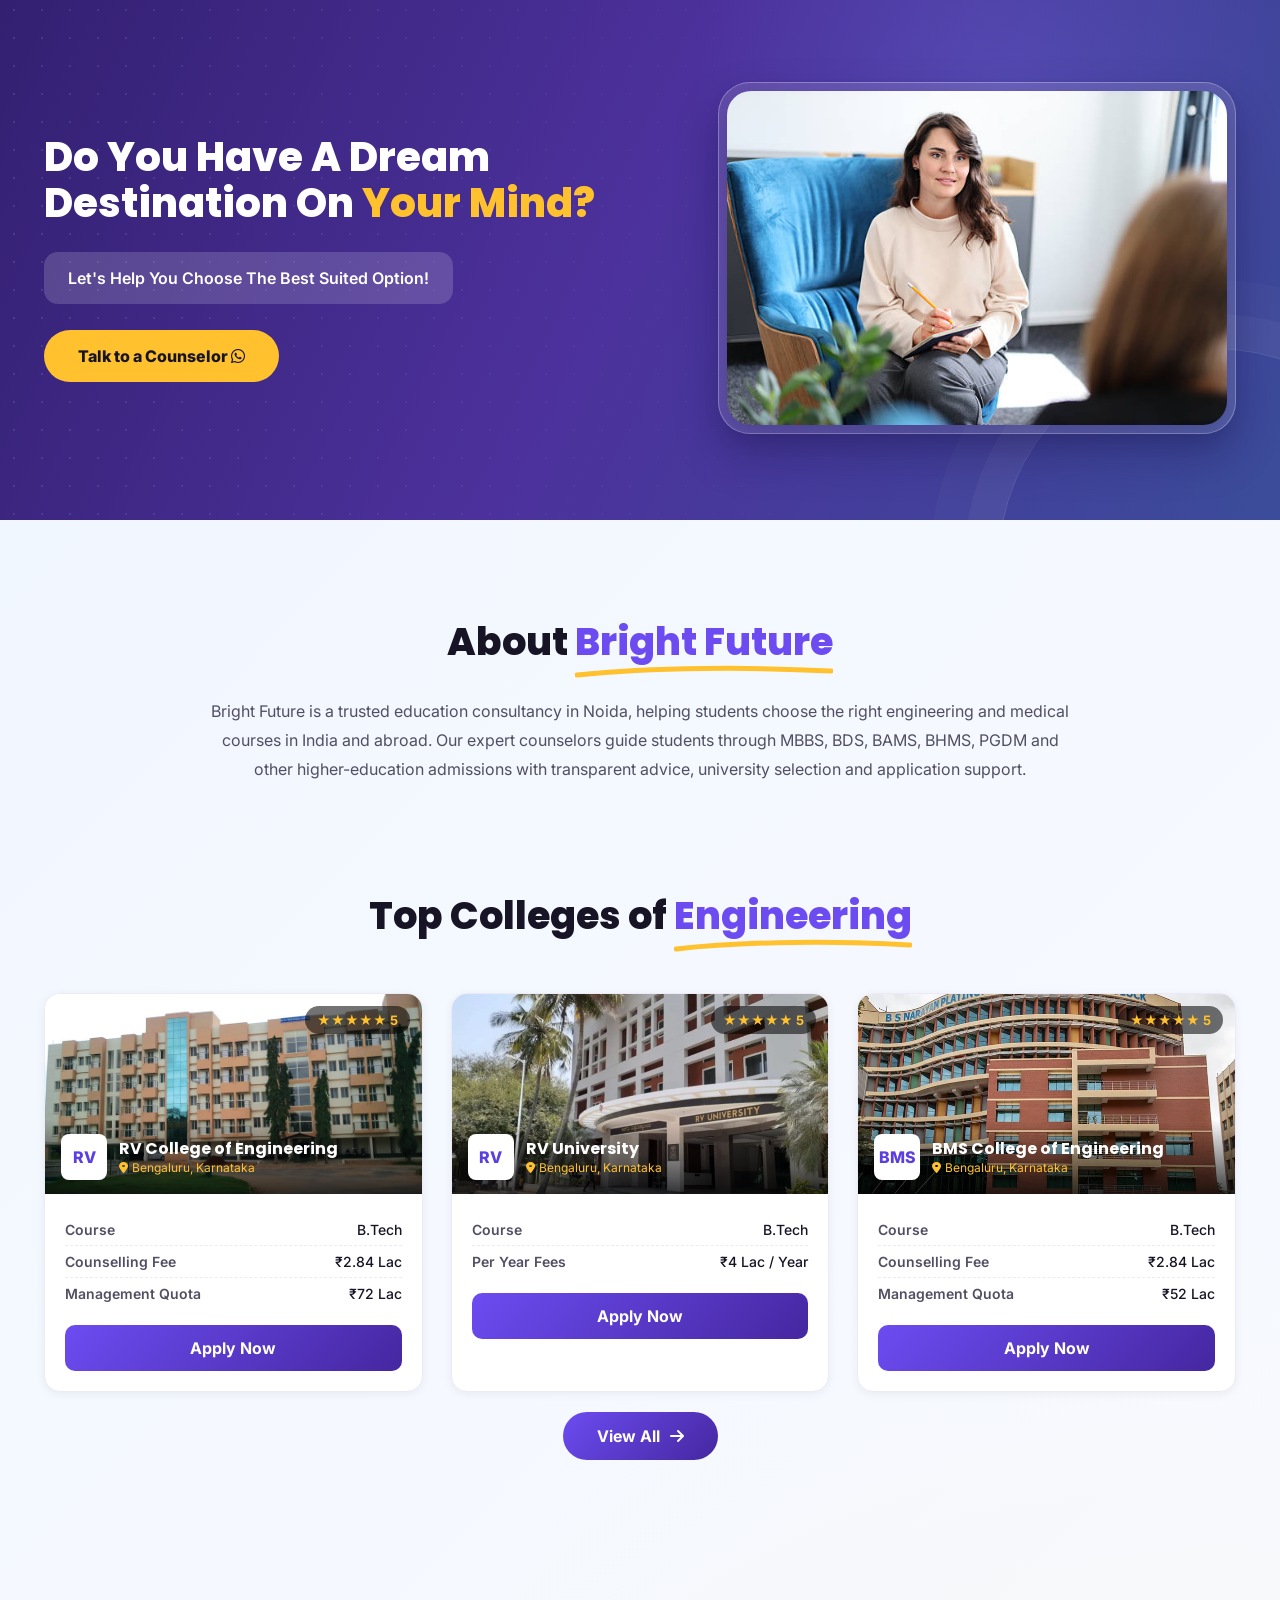
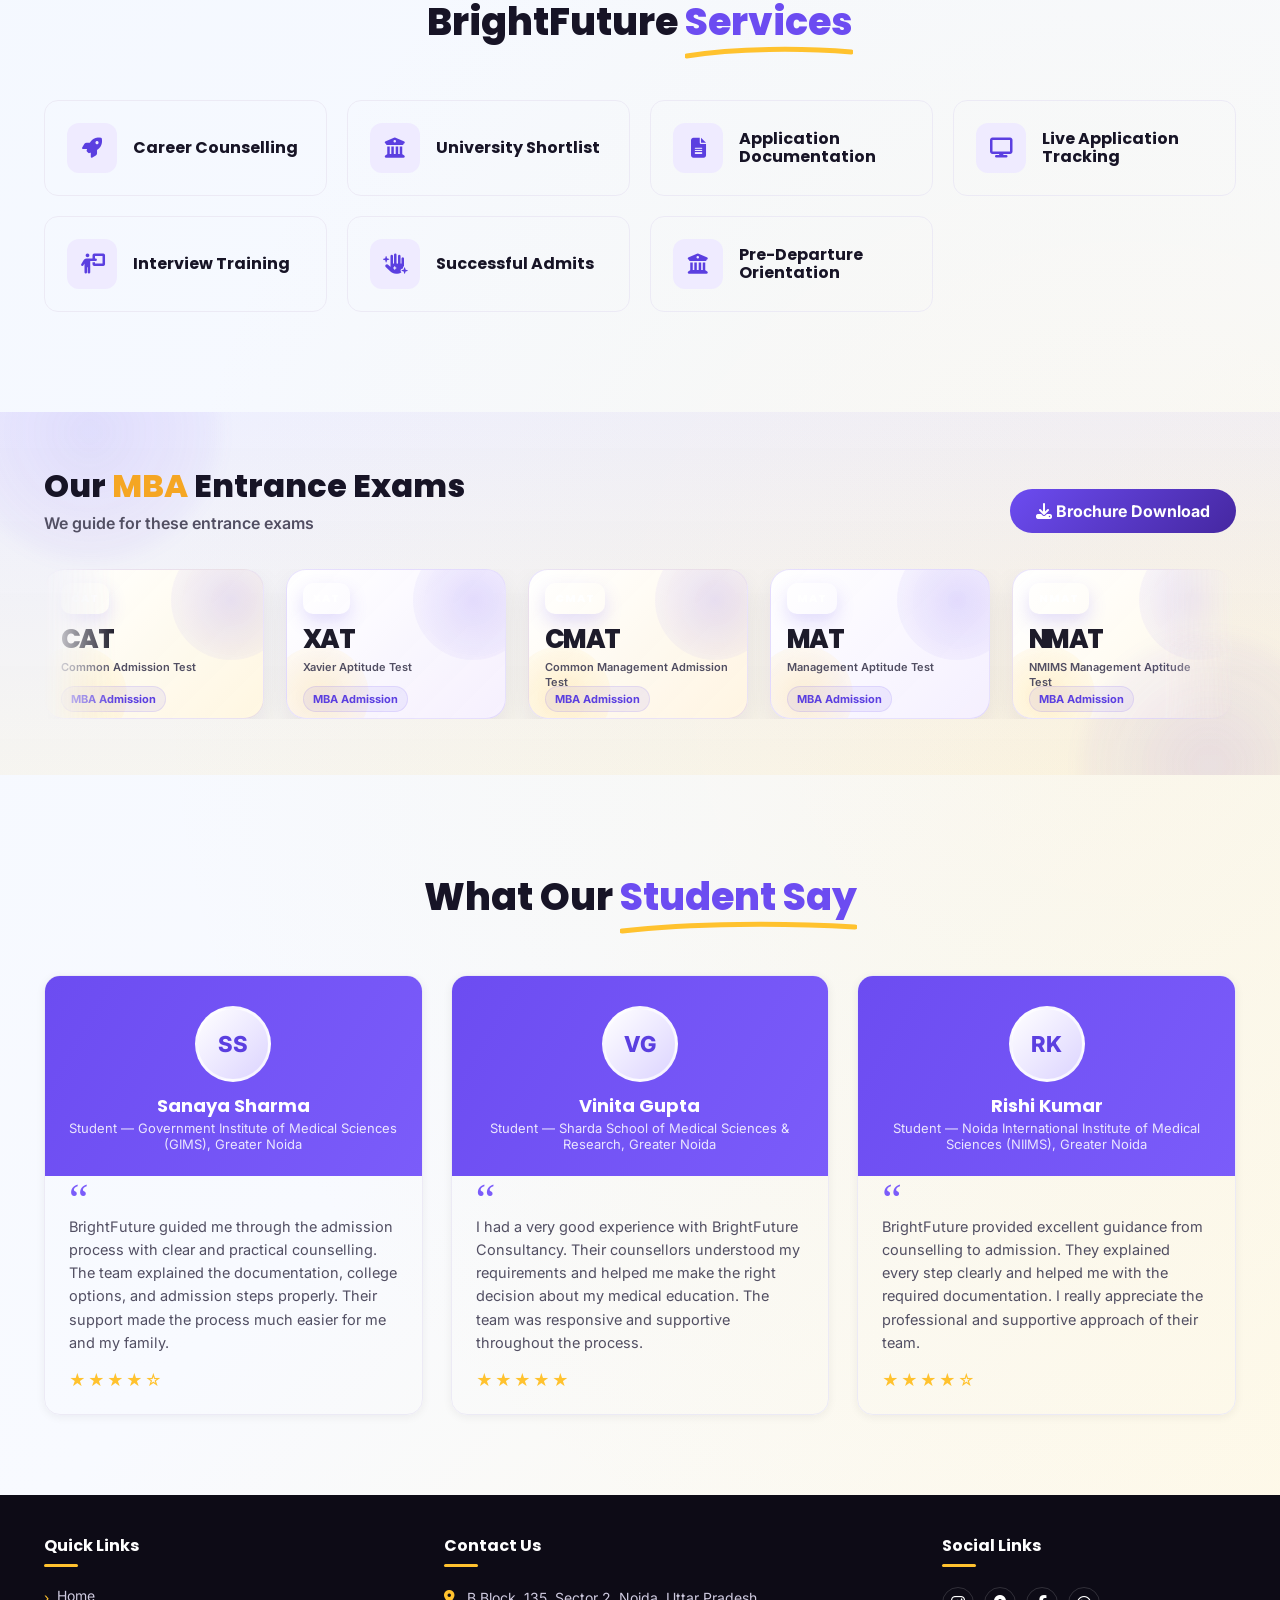
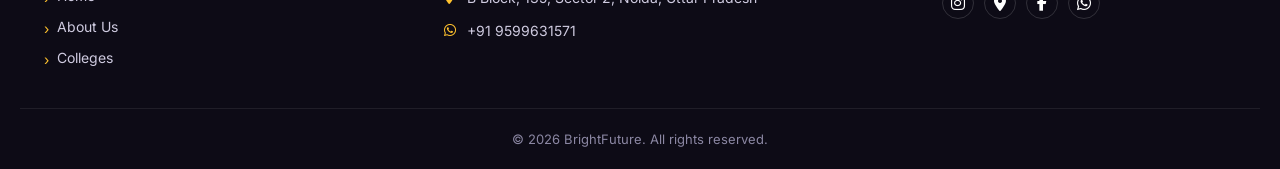
==== commit 6402a2b6: "Update mobile responsiveness" ====
--- a/index.html
+++ b/index.html
@@ -15,7 +15,7 @@
 <nav class="navbar" id="navbar">
   <div class="container">
     <a href="index.html" class="brand"><span class="logo"><img src="images/logo.png" alt="Bright Future logo"></span><span class="brand-name">Bright <span class="brand-future">Future</span></span></a>
-    <button class="burger" id="burger" aria-label="Menu"><span></span><span></span><span></span></button>
+    <button class="burger" id="burger" type="button" aria-label="Open menu" aria-controls="navLinks" aria-expanded="false"><span></span><span></span><span></span></button>
     <ul class="nav-links" id="navLinks">
       <li><a href="index.html">Home</a></li>
       <li><a href="#about">About Us</a></li>
--- a/style.css
+++ b/style.css
@@ -99,8 +99,9 @@
 .login-heading p{margin:5px 0 0; color:var(--ink-soft); font-size:13px; line-height:1.4;}
 .login-form{display:grid; gap:9px;}
 .login-form label{font-size:13px; font-weight:700; color:var(--ink);}
-.login-form input, .login-form select{width:100%; border:1px solid var(--line); border-radius:10px; padding:13px 14px; font:inherit; outline:none; margin-bottom:7px; transition:border-color .2s ease, box-shadow .2s ease; background:#fff; color:var(--ink);}
-.login-form input:focus, .login-form select:focus{border-color:var(--purple-600); box-shadow:0 0 0 3px rgba(108,76,241,.12);}
+.login-form input, .login-form select, .login-form textarea{width:100%; min-width:0; border:1px solid var(--line); border-radius:10px; padding:13px 14px; font:inherit; outline:none; margin-bottom:7px; transition:border-color .2s ease, box-shadow .2s ease; background:#fff; color:var(--ink);}
+.login-form textarea{resize:vertical;}
+.login-form input:focus, .login-form select:focus, .login-form textarea:focus{border-color:var(--purple-600); box-shadow:0 0 0 3px rgba(108,76,241,.12);}
 .login-form button{margin-top:8px; padding:13px 18px; border-radius:10px; background:linear-gradient(135deg,var(--purple-600),var(--purple-900)); color:#fff; font-weight:700; transition:transform .2s ease, box-shadow .2s ease;}
 .login-form button:hover{transform:translateY(-2px); box-shadow:var(--shadow-md);}
 .enquiry-status{margin:10px 0 0; color:#16834b; font-size:13px; font-weight:600;}
@@ -689,4 +690,192 @@
   .brand-name{font-size:14px; white-space:normal; max-width:150px;}
   .hero-highlights{gap:8px; margin-top:26px;}
   .hero-highlight{width:100%; justify-content:center; padding:9px 14px;}
+}
+
+@media(max-width:820px){
+  .navbar .container{animation:none;}
+  .navbar::after{
+    content:'';
+    position:fixed;
+    inset:0;
+    z-index:140;
+    background:rgba(13,11,22,.42);
+    opacity:0;
+    pointer-events:none;
+    transition:opacity .25s ease;
+  }
+  .navbar.mobile-menu-open::after{opacity:1; pointer-events:auto;}
+  .burger{
+    position:relative;
+    z-index:160;
+    width:44px;
+    height:44px;
+    align-items:center;
+    justify-content:center;
+    padding:9px;
+    border-radius:10px;
+  }
+  .burger:hover{background:var(--purple-100);}
+  .burger.active span:nth-child(1){transform:translateY(7px) rotate(45deg);}
+  .burger.active span:nth-child(2){opacity:0;}
+  .burger.active span:nth-child(3){transform:translateY(-7px) rotate(-45deg);}
+  .nav-links{
+    top:0;
+    right:0;
+    width:min(86vw, 340px);
+    height:100vh;
+    height:100dvh;
+    max-height:100%;
+    overflow-y:auto;
+    padding:calc(92px + env(safe-area-inset-top)) 24px calc(24px + env(safe-area-inset-bottom));
+    gap:10px;
+    visibility:hidden;
+    pointer-events:none;
+    transition:transform .3s ease, visibility .3s ease;
+  }
+  .nav-links.open{visibility:visible; pointer-events:auto;}
+  .nav-links > li{width:100%;}
+  .nav-links > li > a,
+  .contact-menu summary{
+    display:flex;
+    align-items:center;
+    min-height:46px;
+    width:100%;
+    padding:10px 12px;
+    border-radius:10px;
+  }
+  .nav-links > li > a:hover,
+  .contact-menu summary:hover{background:var(--purple-100);}
+  .nav-links > li > a::after{display:none;}
+  .nav-links li:has(.btn-login){display:block;}
+  .nav-links .btn-login{width:100%; justify-content:center; min-height:46px;}
+  .contact-dropdown{width:100%;}
+
+  .hero{padding:76px 20px 112px;}
+  .hero h1{font-size:clamp(32px, 6vw, 46px); white-space:normal;}
+  .hero p.tagline{max-width:38rem; margin:0 auto 28px;}
+  .stats-wrap{margin-top:-48px;}
+  .stats-card{padding:22px 16px; gap:8px;}
+  .stat{justify-content:flex-start; gap:10px;}
+  .stat .icon{width:46px; height:46px; font-size:18px;}
+  .stat .num{font-size:clamp(18px, 3vw, 22px);}
+  .stat .label{font-size:12px; line-height:1.35;}
+  .section{padding-top:68px;}
+  .section-head{margin-bottom:42px;}
+  .section-head h2{font-size:clamp(28px, 5vw, 36px);}
+  .about-intro{margin-top:-12px; font-size:15px;}
+  .dream-banner{padding:60px 0;}
+  .dream-banner h2{font-size:clamp(30px, 5vw, 38px);}
+  .dream-grid{gap:30px;}
+  .college-grid,
+  .results-col .college-grid,
+  .testi-grid{grid-template-columns:repeat(2, minmax(0, 1fr));}
+  .college-body .row{align-items:flex-start;}
+  .college-body .row .k{min-width:0; flex:1;}
+  .college-body .row .v{max-width:62%; overflow-wrap:anywhere;}
+  .name-strip{min-width:0;}
+  .college-media .name-strip h4{overflow-wrap:anywhere;}
+  .services-grid{grid-template-columns:repeat(2, minmax(0, 1fr));}
+  .service-card{align-items:flex-start; flex-direction:column; gap:12px; padding:18px;}
+  .service-card .icon{width:44px; height:44px;}
+  .listing-wrap{padding:28px 16px 56px;}
+  .page-hero{padding:60px 20px;}
+  .page-hero h1{font-size:clamp(32px, 6vw, 42px);}
+  .partners-strip{margin-top:56px;}
+  .callback{margin-top:64px;}
+  .footer-grid{gap:28px;}
+  .login-modal{padding:12px;}
+  .login-panel{max-height:calc(100dvh - 24px); padding:26px 22px;}
+  .login-heading{gap:10px; margin-bottom:20px;}
+  .login-heading h2{font-size:22px;}
+}
+
+@media(max-width:520px){
+  .container{padding-left:16px; padding-right:16px;}
+  .navbar .container{padding-top:8px; padding-bottom:8px;}
+  .logo img{width:54px; height:54px;}
+  .brand-name{max-width:none; font-size:14px; white-space:nowrap;}
+  .brand{gap:6px;}
+  .hero{padding:64px 16px 100px;}
+  .hero .cap-icon{font-size:42px;}
+  .hero h1{font-size:clamp(29px, 8vw, 36px); line-height:1.2;}
+  .hero p.tagline{font-size:15px; line-height:1.55; margin-bottom:24px;}
+  .search-box{flex-direction:column; align-items:stretch; gap:6px; padding:8px; border-radius:16px;}
+  .search-box input{width:100%; min-width:0; padding:12px 10px;}
+  .search-box button{width:100%; justify-content:center; min-height:46px;}
+  .btn-counselor{max-width:100%; font-size:14px;}
+  .hero-highlights{margin-top:22px;}
+  .hero-highlight{font-size:12px;}
+  .stats-wrap{padding-left:16px; padding-right:16px; margin-top:-38px;}
+  .stats-card{grid-template-columns:repeat(2, minmax(0, 1fr)); padding:18px 12px; gap:8px 4px; border-radius:16px;}
+  .stat{gap:8px; padding:6px 2px;}
+  .stat .icon{width:38px; height:38px; font-size:16px;}
+  .stat .num{font-size:17px;}
+  .stat .label{font-size:11px;}
+  .section{padding-top:54px; padding-bottom:12px;}
+  .courses-section{padding-top:50px;}
+  .section-head{margin-bottom:36px;}
+  .section-head h2{font-size:clamp(26px, 7vw, 32px);}
+  .section-head h2 .accent svg{bottom:-12px; height:11px;}
+  .course-kicker{font-size:11px; padding:6px 12px;}
+  .course-intro{font-size:14px; line-height:1.55;}
+  .course-row{grid-template-columns:repeat(2, minmax(0, 1fr)); gap:10px;}
+  .course-card{height:142px; padding:50px 8px 0; font-size:clamp(14px, 4vw, 17px); border-radius:16px;}
+  .course-card .badge{top:22px; width:44px; height:44px; font-size:19px;}
+  .course-card::after{left:16px; right:16px;}
+  .dream-banner{margin-top:34px; padding:48px 0;}
+  .dream-banner h2{font-size:clamp(27px, 7vw, 34px); margin-bottom:18px;}
+  .dream-sub{padding:12px 14px; margin-bottom:20px; font-size:14px; line-height:1.5;}
+  .btn-yellow{padding:14px 22px;}
+  .dream-photo-wrap{padding:6px; border-radius:22px;}
+  .dream-photo{border-radius:16px;}
+  .college-grid,
+  .results-col .college-grid,
+  .testi-grid{grid-template-columns:1fr; gap:18px;}
+  .college-media{height:190px;}
+  .college-body{padding:16px;}
+  .college-body .row{font-size:13px;}
+  .college-body .row .v{max-width:60%;}
+  .services-grid{grid-template-columns:repeat(2, minmax(0, 1fr)); gap:10px;}
+  .service-card{padding:14px; gap:10px;}
+  .service-card h4{font-size:14px; line-height:1.35;}
+  .partners-strip{padding:40px 0; margin-top:42px;}
+  .partners-head{gap:14px; margin-bottom:24px;}
+  .partners-head h2{font-size:25px;}
+  .partners-head p{font-size:14px !important;}
+  .btn-outline{padding:11px 16px; font-size:13px;}
+  .marquee{margin:0 -16px; padding:0 16px;}
+  .partner-logo{width:180px; height:150px;}
+  .callback{margin-top:48px; padding:30px 18px; border-radius:18px;}
+  .callback h3{font-size:22px; justify-content:center; flex-wrap:wrap;}
+  .callback-form{min-width:0; flex-direction:column; border-radius:14px; padding:8px;}
+  .callback-form input,
+  .callback-form button{width:100%; min-height:44px;}
+  .testi-top{padding:24px 16px 20px;}
+  .testi-body{padding:18px;}
+  footer{margin-top:42px; padding-top:34px;}
+  .footer-grid{grid-template-columns:1fr; gap:22px; margin-bottom:22px;}
+  .footer-col h4{margin-bottom:14px;}
+  .footer-bottom{padding-top:18px; font-size:12px;}
+  .page-hero{padding:46px 16px;}
+  .page-hero h1{font-size:30px; padding:0; overflow-wrap:anywhere;}
+  .page-hero h1::before,
+  .page-hero h1::after{display:none;}
+  .listing-wrap{padding:20px 16px 44px;}
+  .toolbar{padding:14px; gap:12px; align-items:flex-start; flex-wrap:wrap;}
+  .sortby{padding:8px 12px; font-size:13px;}
+  .filter-panel{padding:18px;}
+  .pagination{gap:8px; flex-wrap:wrap;}
+  .login-panel{padding:24px 18px;}
+  .login-heading{align-items:flex-start;}
+  .login-icon{width:42px; height:42px;}
+}
+
+@media(max-width:360px){
+  .brand-name{font-size:13px;}
+  .stats-card{grid-template-columns:1fr;}
+  .stat{justify-content:flex-start;}
+  .services-grid{grid-template-columns:1fr;}
+  .course-card{height:132px;}
+  .nav-links{width:min(90vw, 320px); padding-left:18px; padding-right:18px;}
 }
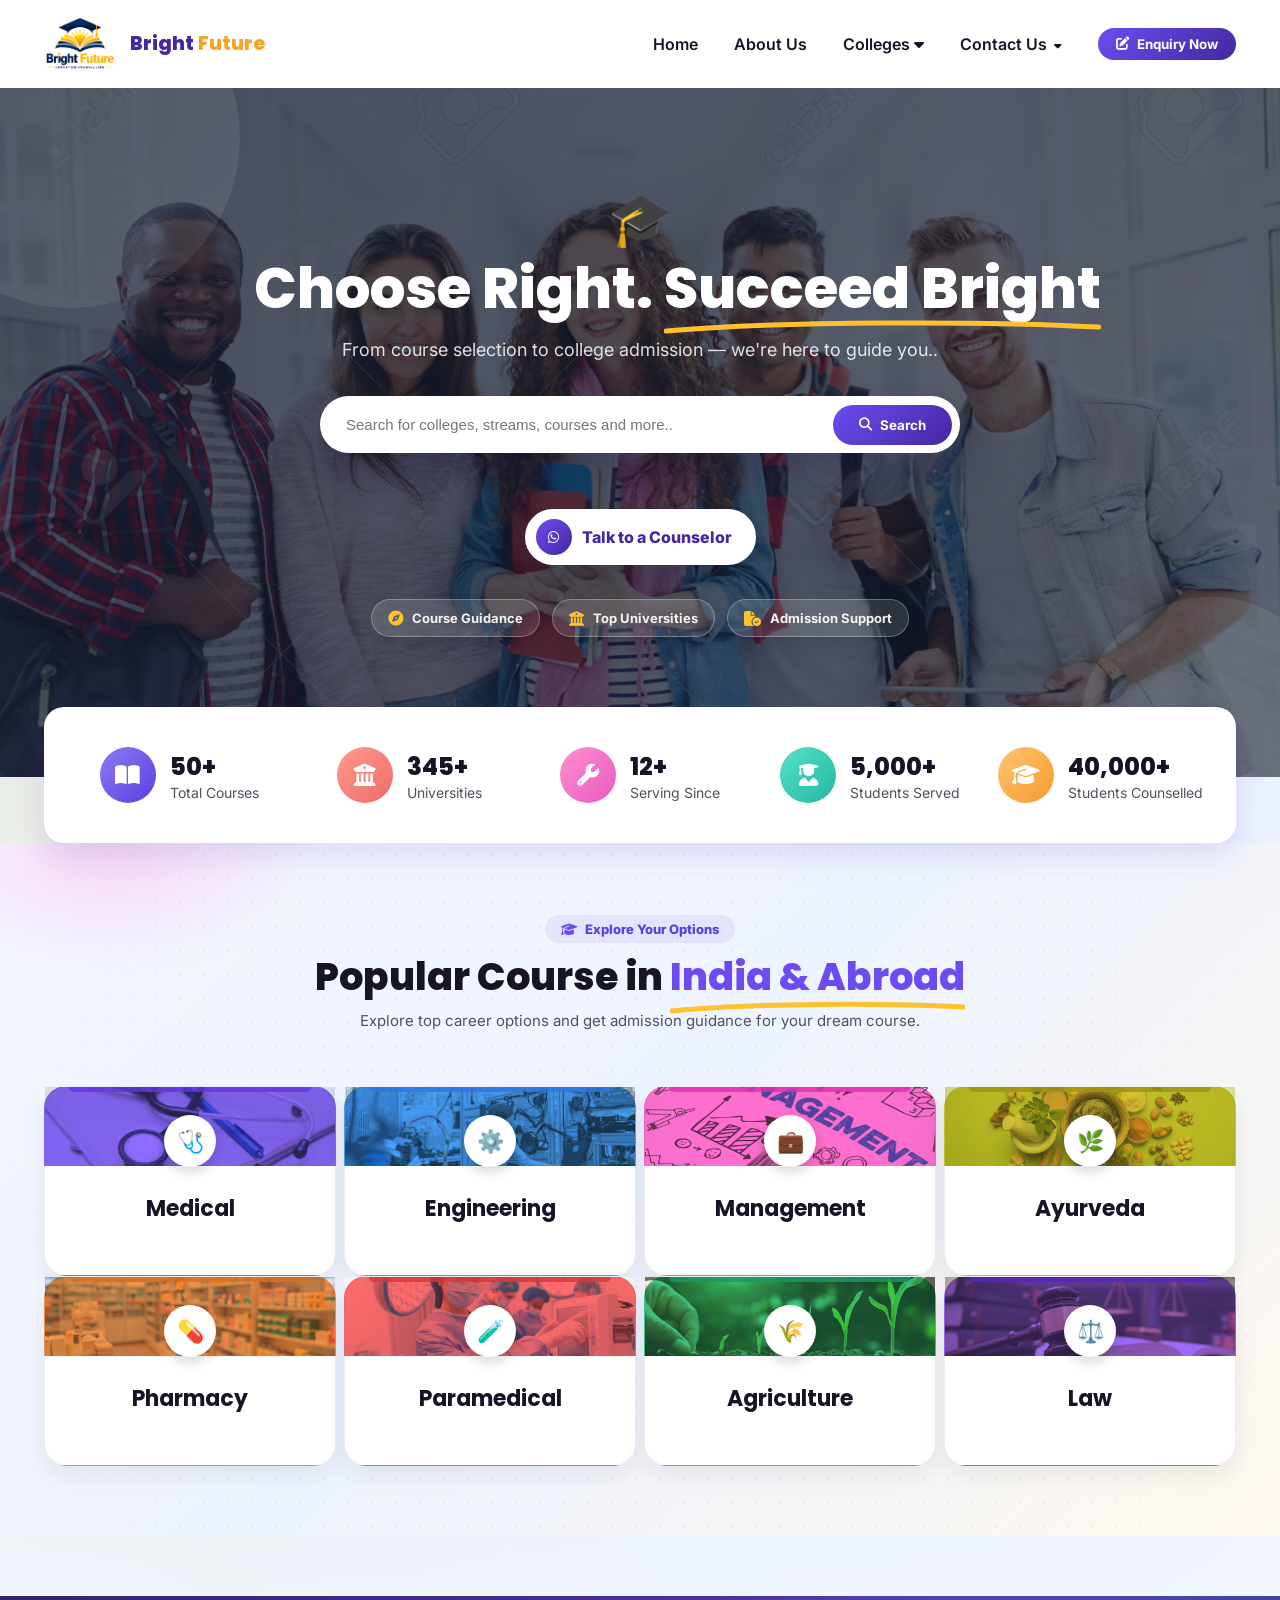
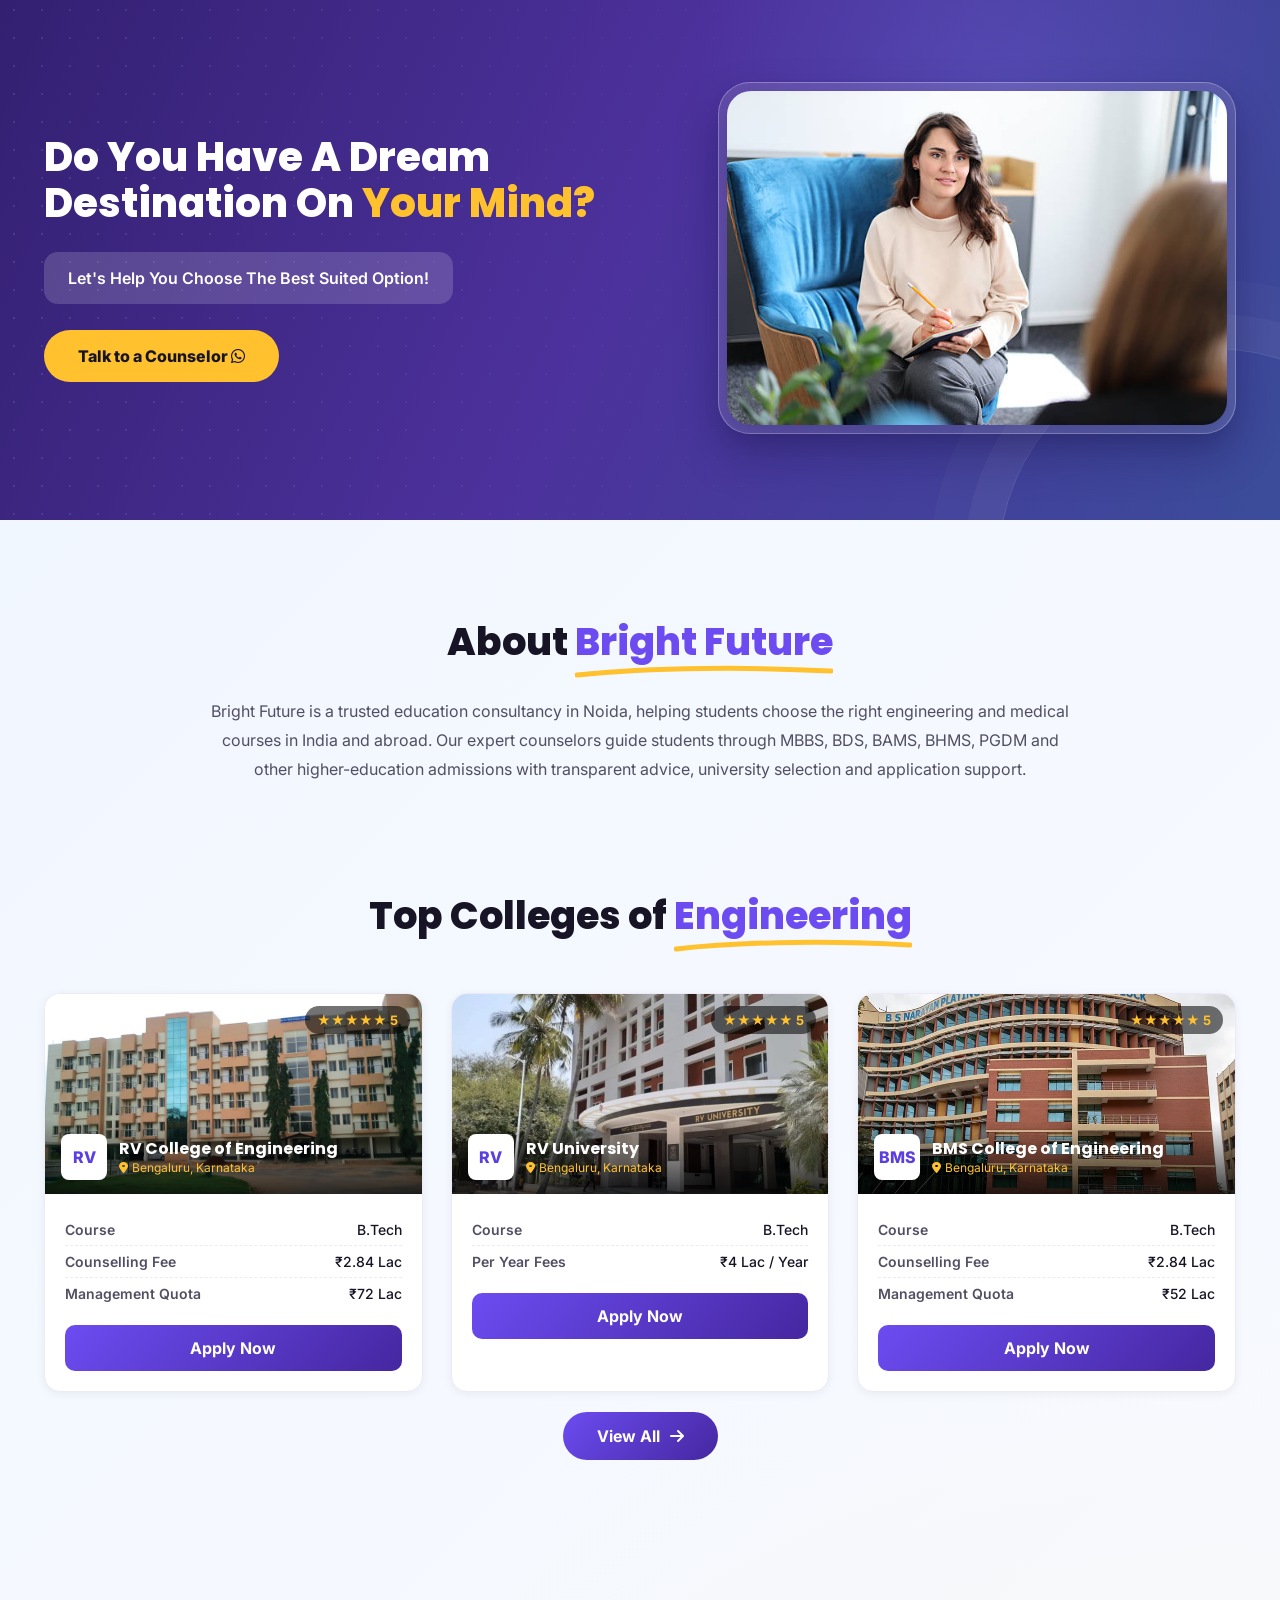
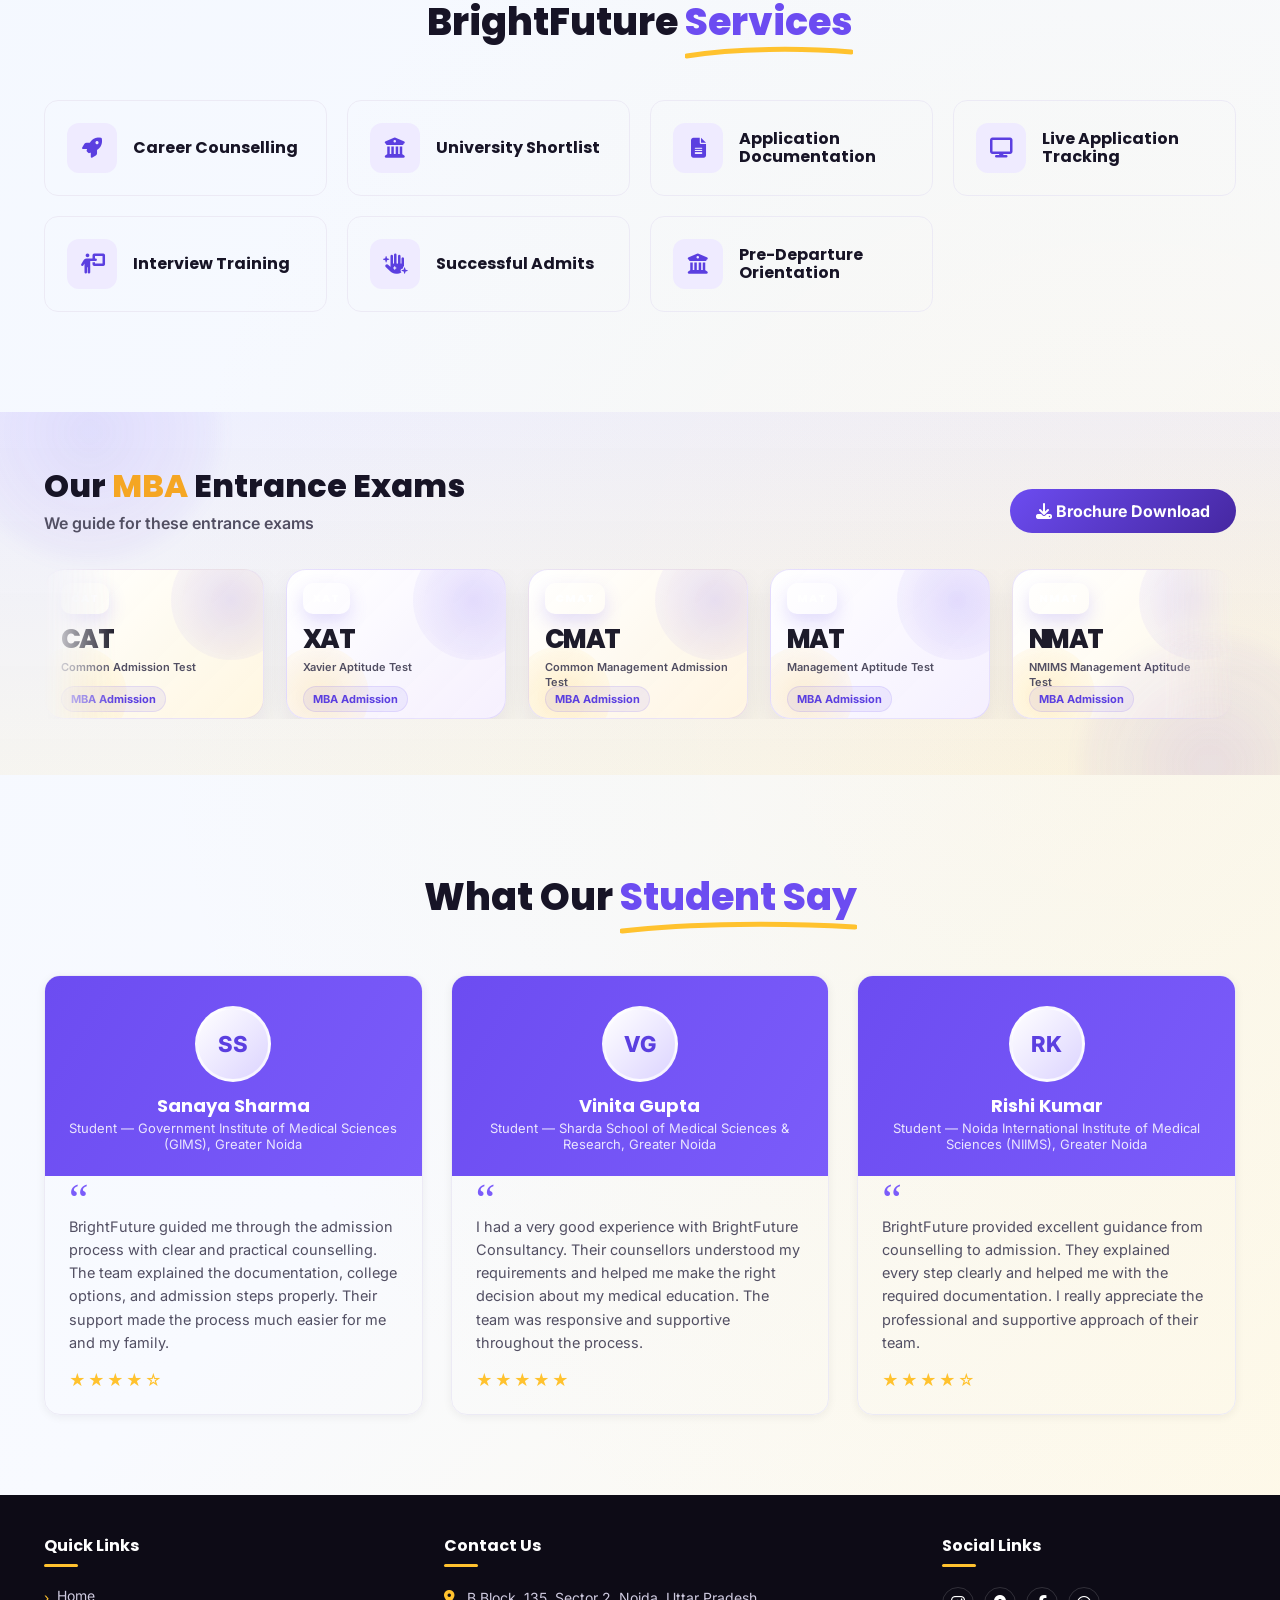
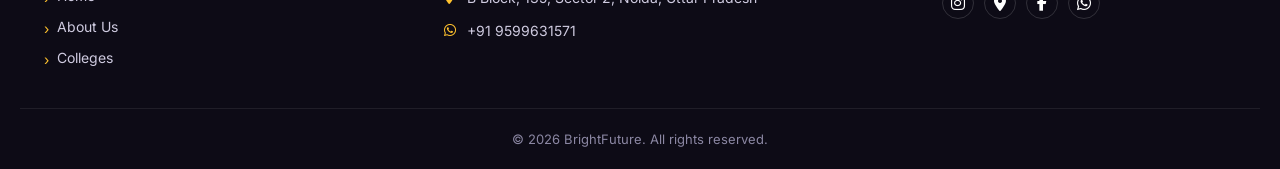
==== commit 663566b5: "Update website" ====
--- a/index.html
+++ b/index.html
@@ -4,6 +4,7 @@
 <meta charset="UTF-8">
 <meta name="viewport" content="width=device-width, initial-scale=1.0">
 <title>BrightFuture | Shape Your Future With the Right College</title>
+<link rel="icon" type="image/png" href="images/Bright%20Future%20Education%20Logo.png">
 <link rel="preconnect" href="https://fonts.googleapis.com">
 <link href="https://fonts.googleapis.com/css2?family=Poppins:wght@600;700;800&family=Inter:wght@400;500;600;700&display=swap" rel="stylesheet">
 <link rel="stylesheet" href="https://cdnjs.cloudflare.com/ajax/libs/font-awesome/6.5.1/css/all.min.css">
@@ -14,7 +15,7 @@
 <!-- ===================== Navbar ===================== -->
 <nav class="navbar" id="navbar">
   <div class="container">
-    <a href="index.html" class="brand"><span class="logo"><img src="images/logo.png" alt="Bright Future logo"></span><span class="brand-name">Bright <span class="brand-future">Future</span></span></a>
+    <a href="index.html" class="brand"><span class="logo"><img src="images/Bright%20Future%20Education%20Logo.png" alt="Bright Future Education logo"></span><span class="brand-name">Bright <span class="brand-future">Future</span></span></a>
     <button class="burger" id="burger" type="button" aria-label="Open menu" aria-controls="navLinks" aria-expanded="false"><span></span><span></span><span></span></button>
     <ul class="nav-links" id="navLinks">
       <li><a href="index.html">Home</a></li>
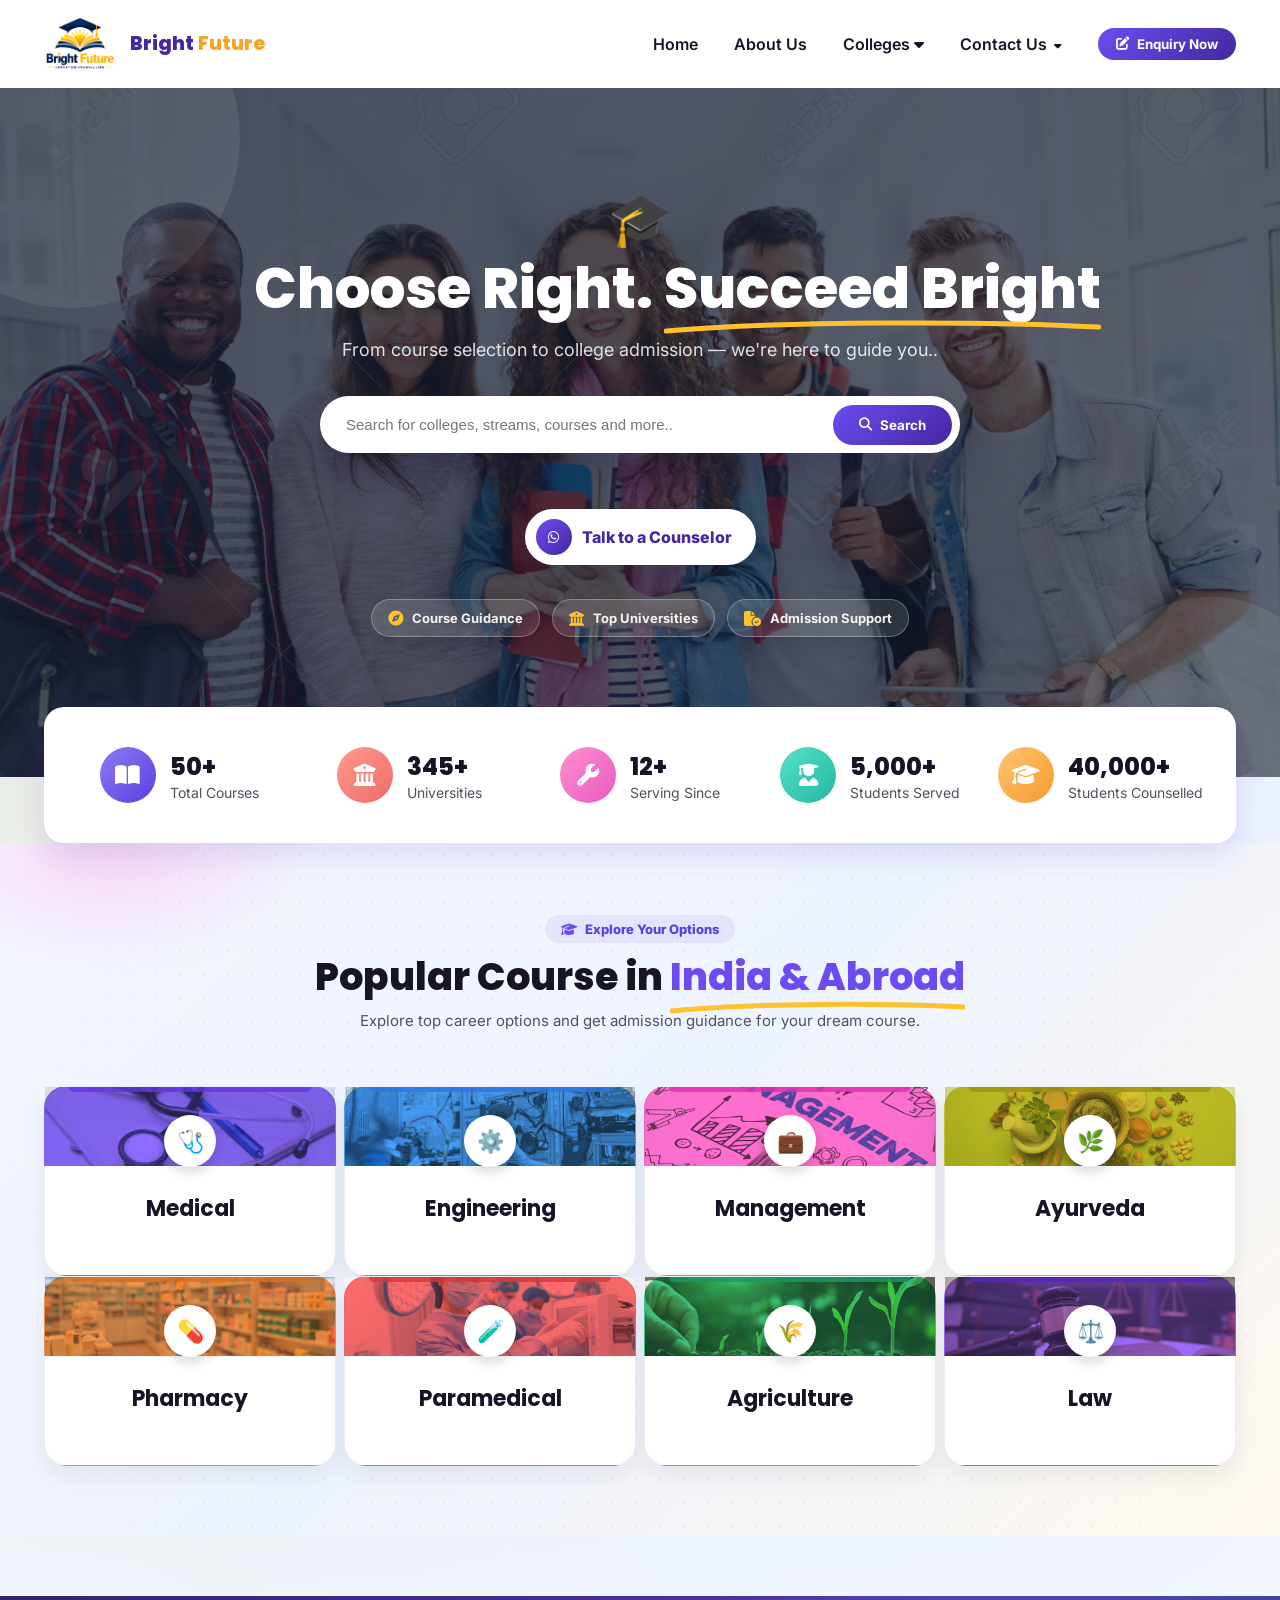
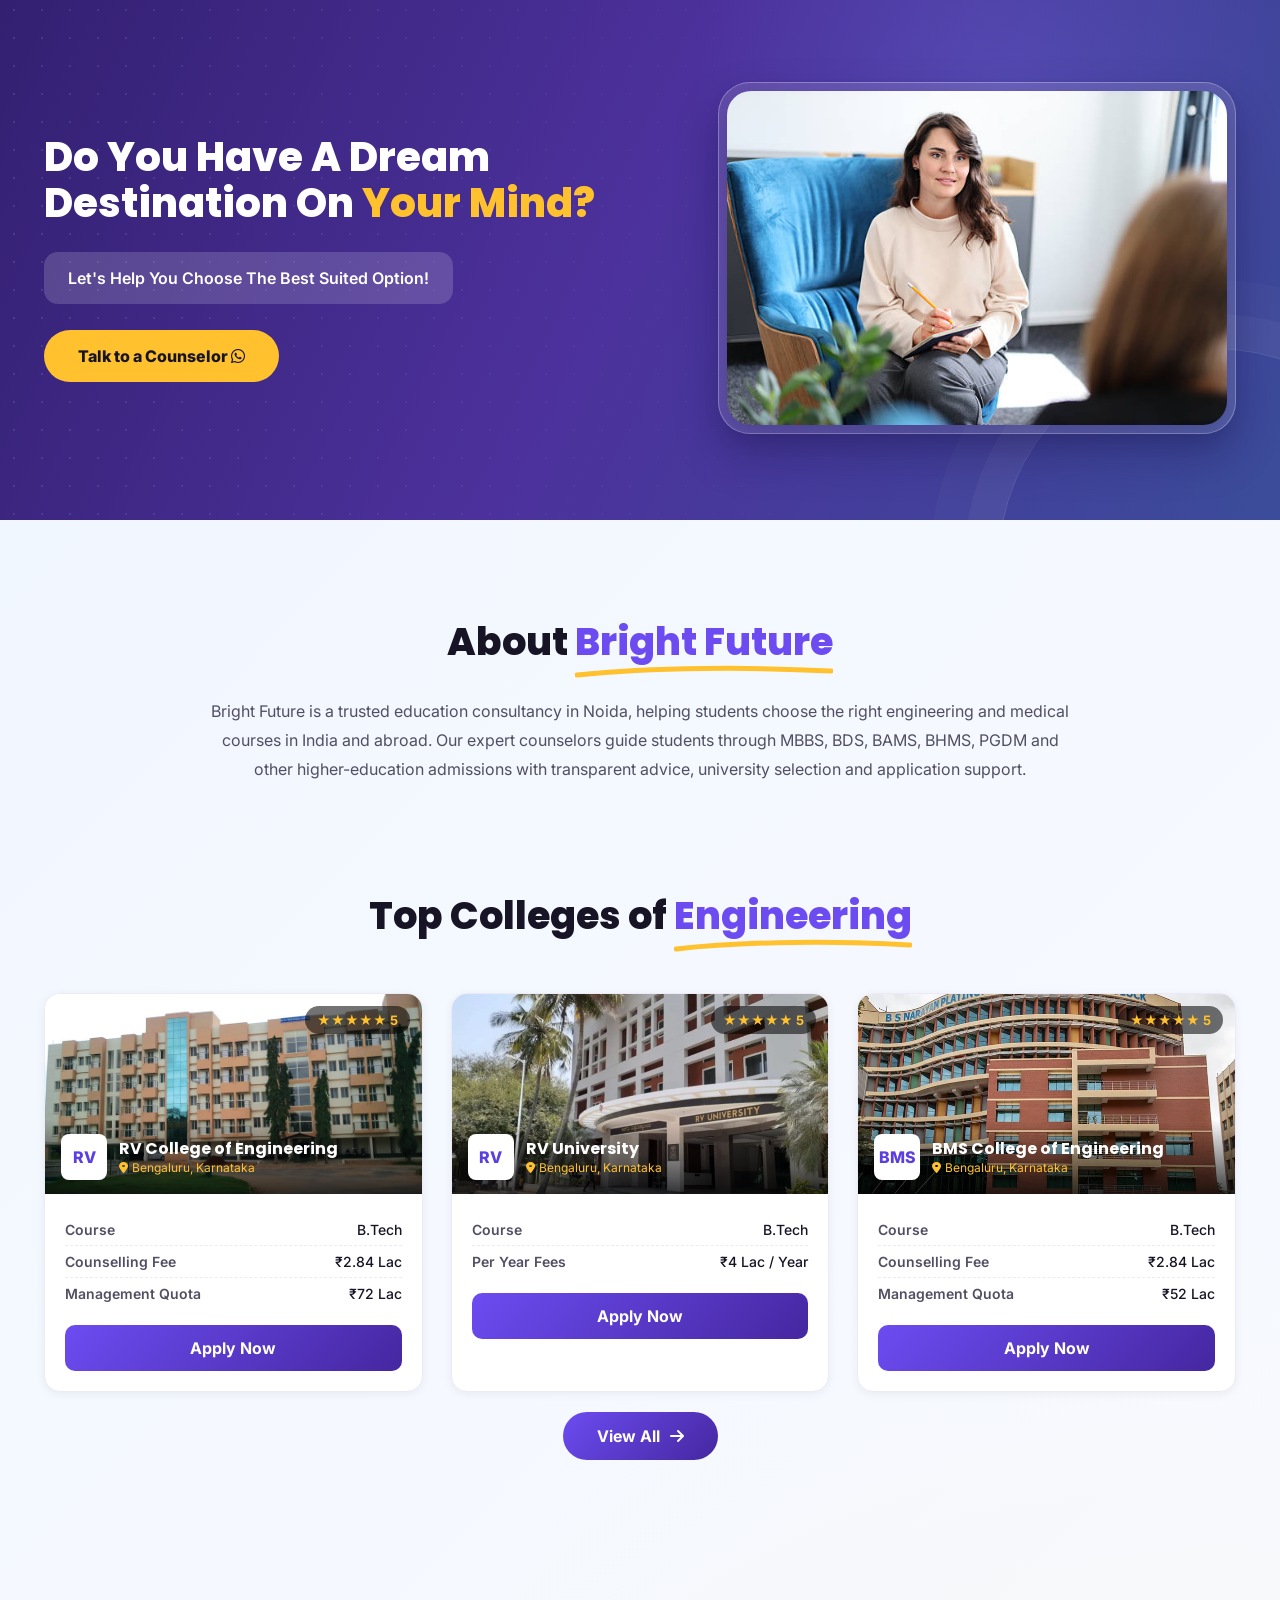
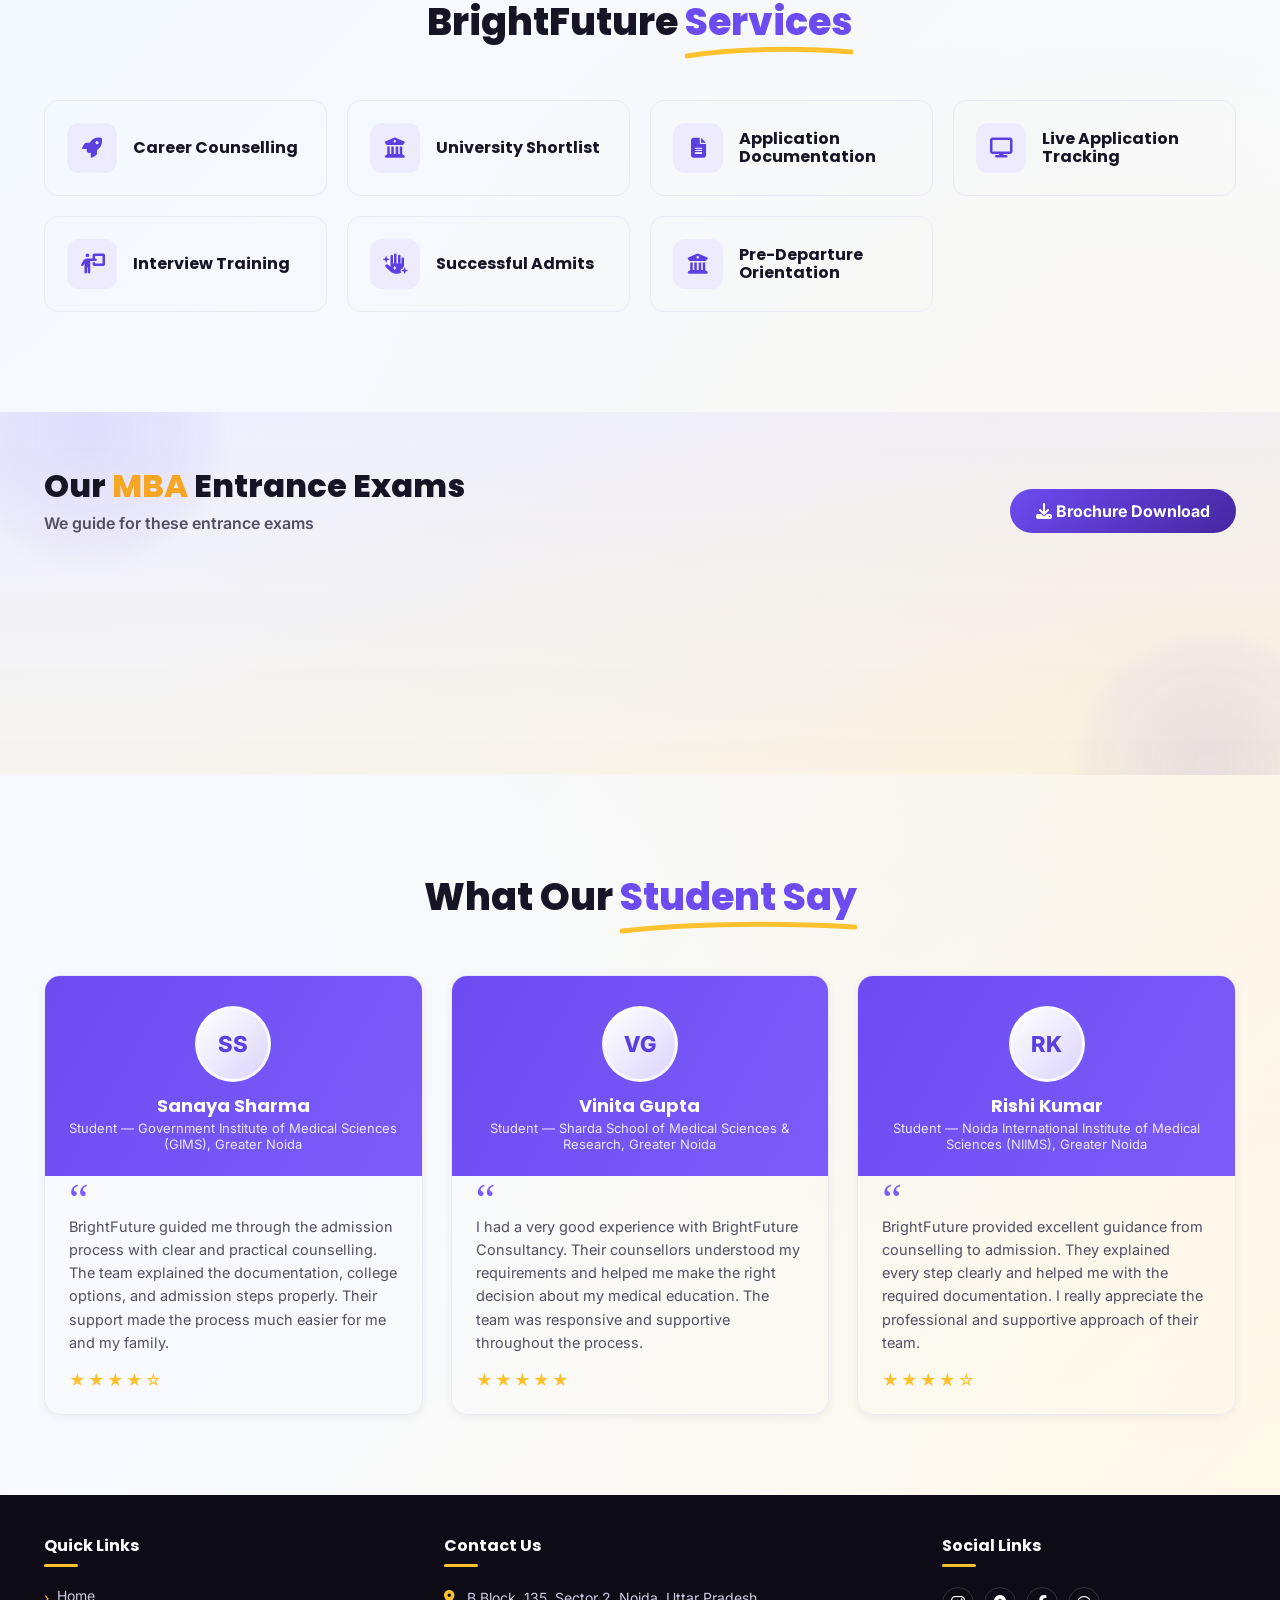
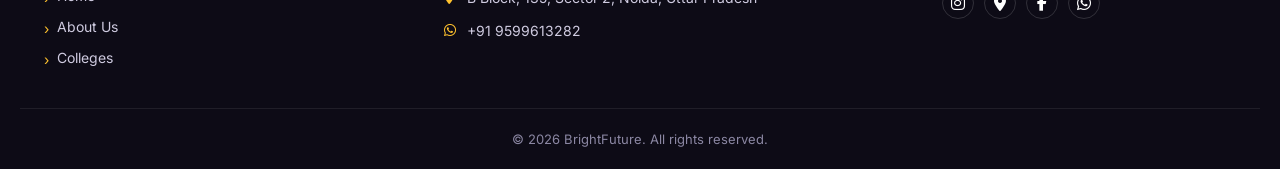
==== commit 004968df: "Update website" ====
--- a/index.html
+++ b/index.html
@@ -25,7 +25,7 @@
         <details>
           <summary>Contact Us <i class="fa-solid fa-caret-down"></i></summary>
           <div class="contact-dropdown">
-            <a href="https://wa.me/919599631571" target="_blank" rel="noopener noreferrer"><i class="fa-brands fa-whatsapp"></i> WhatsApp</a>
+            <a href="https://wa.me/919599613282" target="_blank" rel="noopener noreferrer"><i class="fa-brands fa-whatsapp"></i> WhatsApp</a>
             <a href="https://www.instagram.com/brightfuture_2026_" target="_blank" rel="noopener noreferrer"><i class="fa-brands fa-instagram"></i> Instagram</a>
             <a href="https://www.facebook.com/profile.php?id=61592989712548" target="_blank" rel="noopener noreferrer"><i class="fa-brands fa-facebook-f"></i> Facebook</a>
           </div>
@@ -49,7 +49,7 @@
       <button type="submit"><i class="fa-solid fa-magnifying-glass"></i> Search</button>
     </form>
     <p class="search-result" id="searchResult" role="status" aria-live="polite"></p>
-    <a href="https://wa.me/919599631571" class="btn-counselor" target="_blank" rel="noopener noreferrer"><span class="arrow-dot"><i class="fa-brands fa-whatsapp"></i></span> Talk to a Counselor</a>
+    <a href="https://wa.me/919599613282" class="btn-counselor" target="_blank" rel="noopener noreferrer"><span class="arrow-dot"><i class="fa-brands fa-whatsapp"></i></span> Talk to a Counselor</a>
     <div class="hero-highlights" aria-label="Bright Future benefits">
       <div class="hero-highlight"><i class="fa-solid fa-compass"></i><span>Course Guidance</span></div>
       <div class="hero-highlight"><i class="fa-solid fa-building-columns"></i><span>Top Universities</span></div>
@@ -98,7 +98,7 @@
     <div>
       <h2>Do You Have A Dream Destination On <span class="hl">Your Mind?</span></h2>
       <div class="dream-sub">Let's Help You Choose The Best Suited Option!</div>
-      <div><a href="https://wa.me/919599631571" class="btn-yellow" target="_blank" rel="noopener noreferrer">Talk to a Counselor <i class="fa-brands fa-whatsapp"></i></a></div>
+      <div><a href="https://wa.me/919599613282" class="btn-yellow" target="_blank" rel="noopener noreferrer">Talk to a Counselor <i class="fa-brands fa-whatsapp"></i></a></div>
     </div>
     <div class="dream-photo-wrap">
       <img class="dream-photo" src="images/image.png" alt="Students receiving career counselling">
@@ -141,7 +141,7 @@
           <div class="row"><span class="k">Course</span><span class="v">B.Tech</span></div>
           <div class="row"><span class="k">Counselling Fee</span><span class="v">₹2.84 Lac</span></div>
           <div class="row"><span class="k">Management Quota</span><span class="v">₹72 Lac</span></div>
-          <a href="https://wa.me/919599631571" class="btn-apply" target="_blank" rel="noopener noreferrer">Apply Now</a>
+          <a href="https://wa.me/919599613282" class="btn-apply" target="_blank" rel="noopener noreferrer">Apply Now</a>
         </div>
       </div>
 
@@ -157,7 +157,7 @@
         <div class="college-body">
           <div class="row"><span class="k">Course</span><span class="v">B.Tech</span></div>
           <div class="row"><span class="k">Per Year Fees</span><span class="v">₹4 Lac / Year</span></div>
-          <a href="https://wa.me/919599631571" class="btn-apply" target="_blank" rel="noopener noreferrer">Apply Now</a>
+          <a href="https://wa.me/919599613282" class="btn-apply" target="_blank" rel="noopener noreferrer">Apply Now</a>
         </div>
       </div>
 
@@ -174,7 +174,7 @@
           <div class="row"><span class="k">Course</span><span class="v">B.Tech</span></div>
           <div class="row"><span class="k">Counselling Fee</span><span class="v">₹2.84 Lac</span></div>
           <div class="row"><span class="k">Management Quota</span><span class="v">₹52 Lac</span></div>
-          <a href="https://wa.me/919599631571" class="btn-apply" target="_blank" rel="noopener noreferrer">Apply Now</a>
+          <a href="https://wa.me/919599613282" class="btn-apply" target="_blank" rel="noopener noreferrer">Apply Now</a>
         </div>
       </div>
 
@@ -381,7 +381,7 @@
     <div class="footer-col">
       <h4>Contact Us</h4>
       <p class="footer-contact"><i class="fa-solid fa-location-dot"></i> B Block, 135, Sector 2, Noida, Uttar Pradesh</p>
-      <a class="footer-contact" href="https://wa.me/919599631571"><i class="fa-brands fa-whatsapp"></i> +91 9599631571</a>
+      <a class="footer-contact" href="https://wa.me/919599613282"><i class="fa-brands fa-whatsapp"></i> +91 9599613282</a>
     </div>
     <div class="footer-col">
       <h4>Social Links</h4>
@@ -389,7 +389,7 @@
         <a href="https://www.instagram.com/brightfuture_2026_" aria-label="Instagram"><i class="fa-brands fa-instagram"></i></a>
         <a href="https://share.google/alsv1Vi0kh2aQZi6U" aria-label="Location"><i class="fa-solid fa-location-dot"></i></a>
         <a href="https://www.facebook.com/profile.php?id=61592989712548" aria-label="Facebook"><i class="fa-brands fa-facebook-f"></i></a>
-        <a href="https://wa.me/919599631571" aria-label="WhatsApp"><i class="fa-brands fa-whatsapp"></i></a>
+        <a href="https://wa.me/919599613282" aria-label="WhatsApp"><i class="fa-brands fa-whatsapp"></i></a>
       </div>
     </div>
   </div>
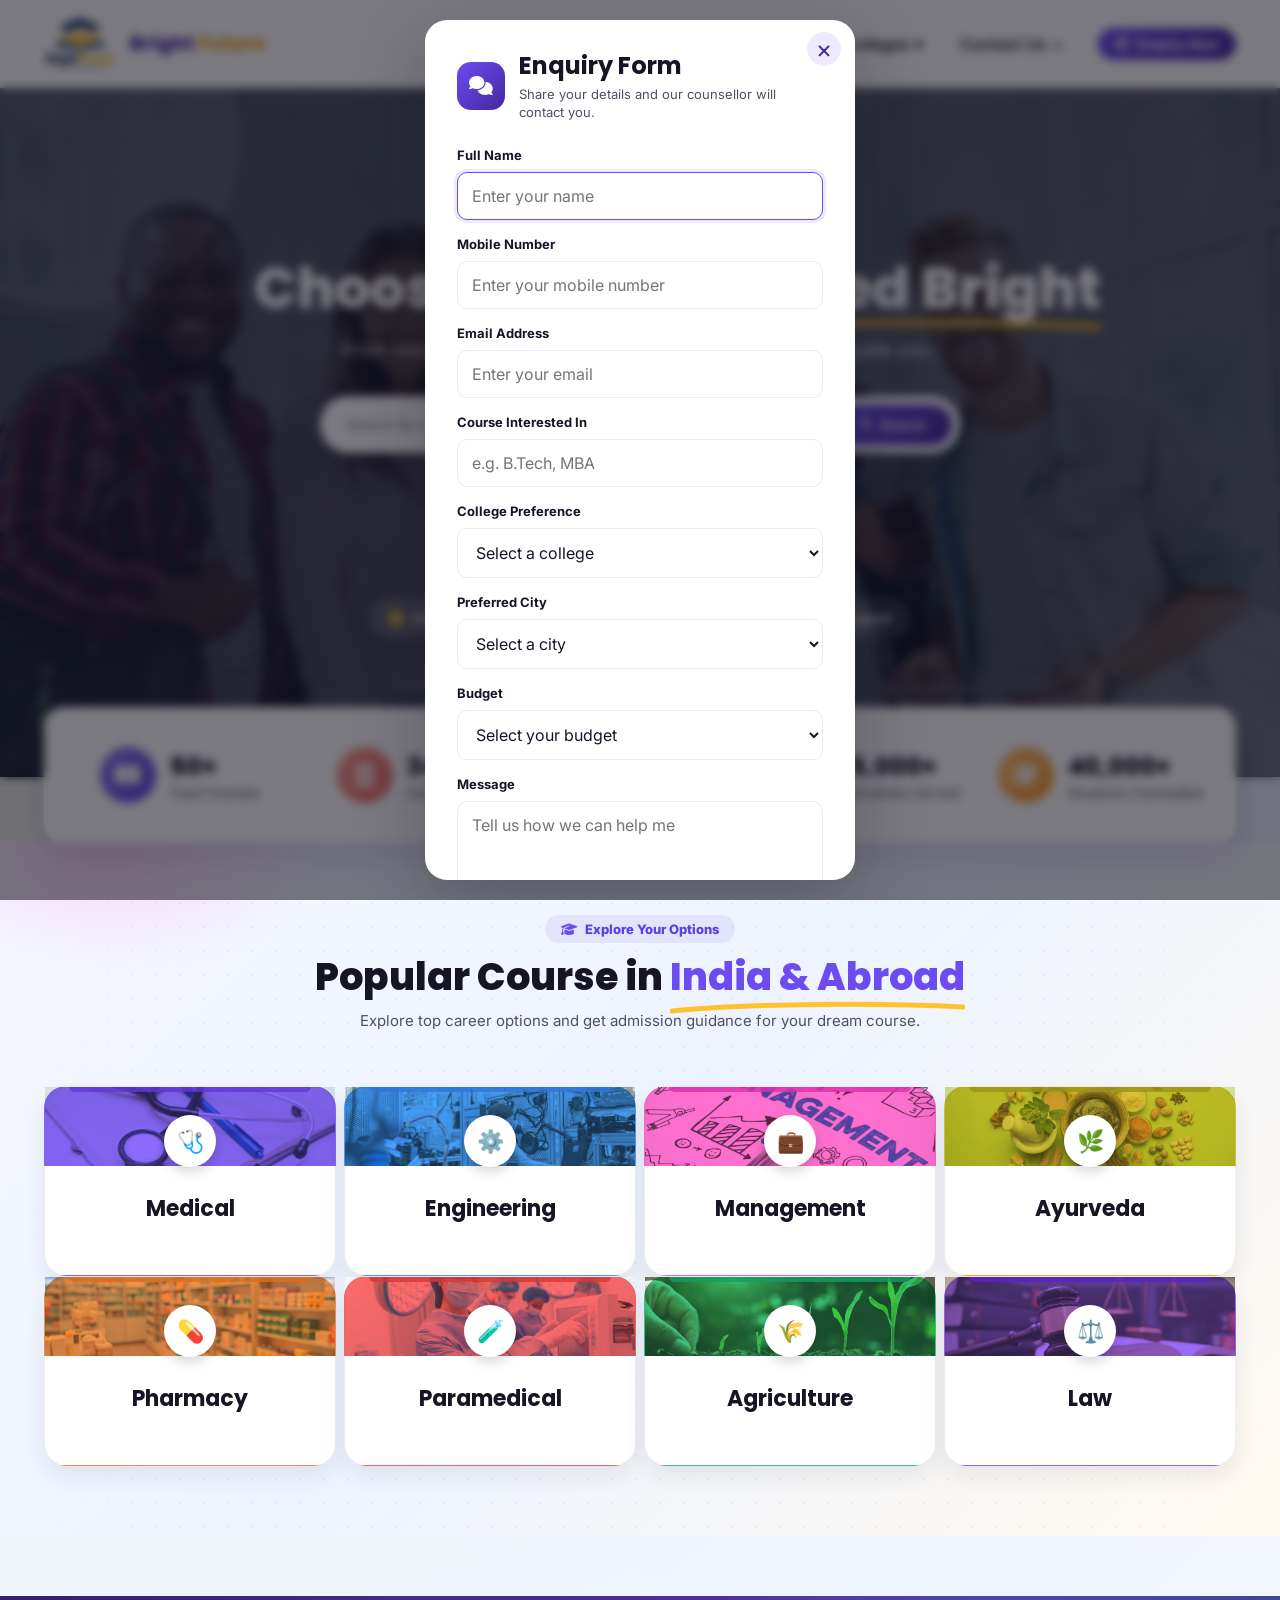
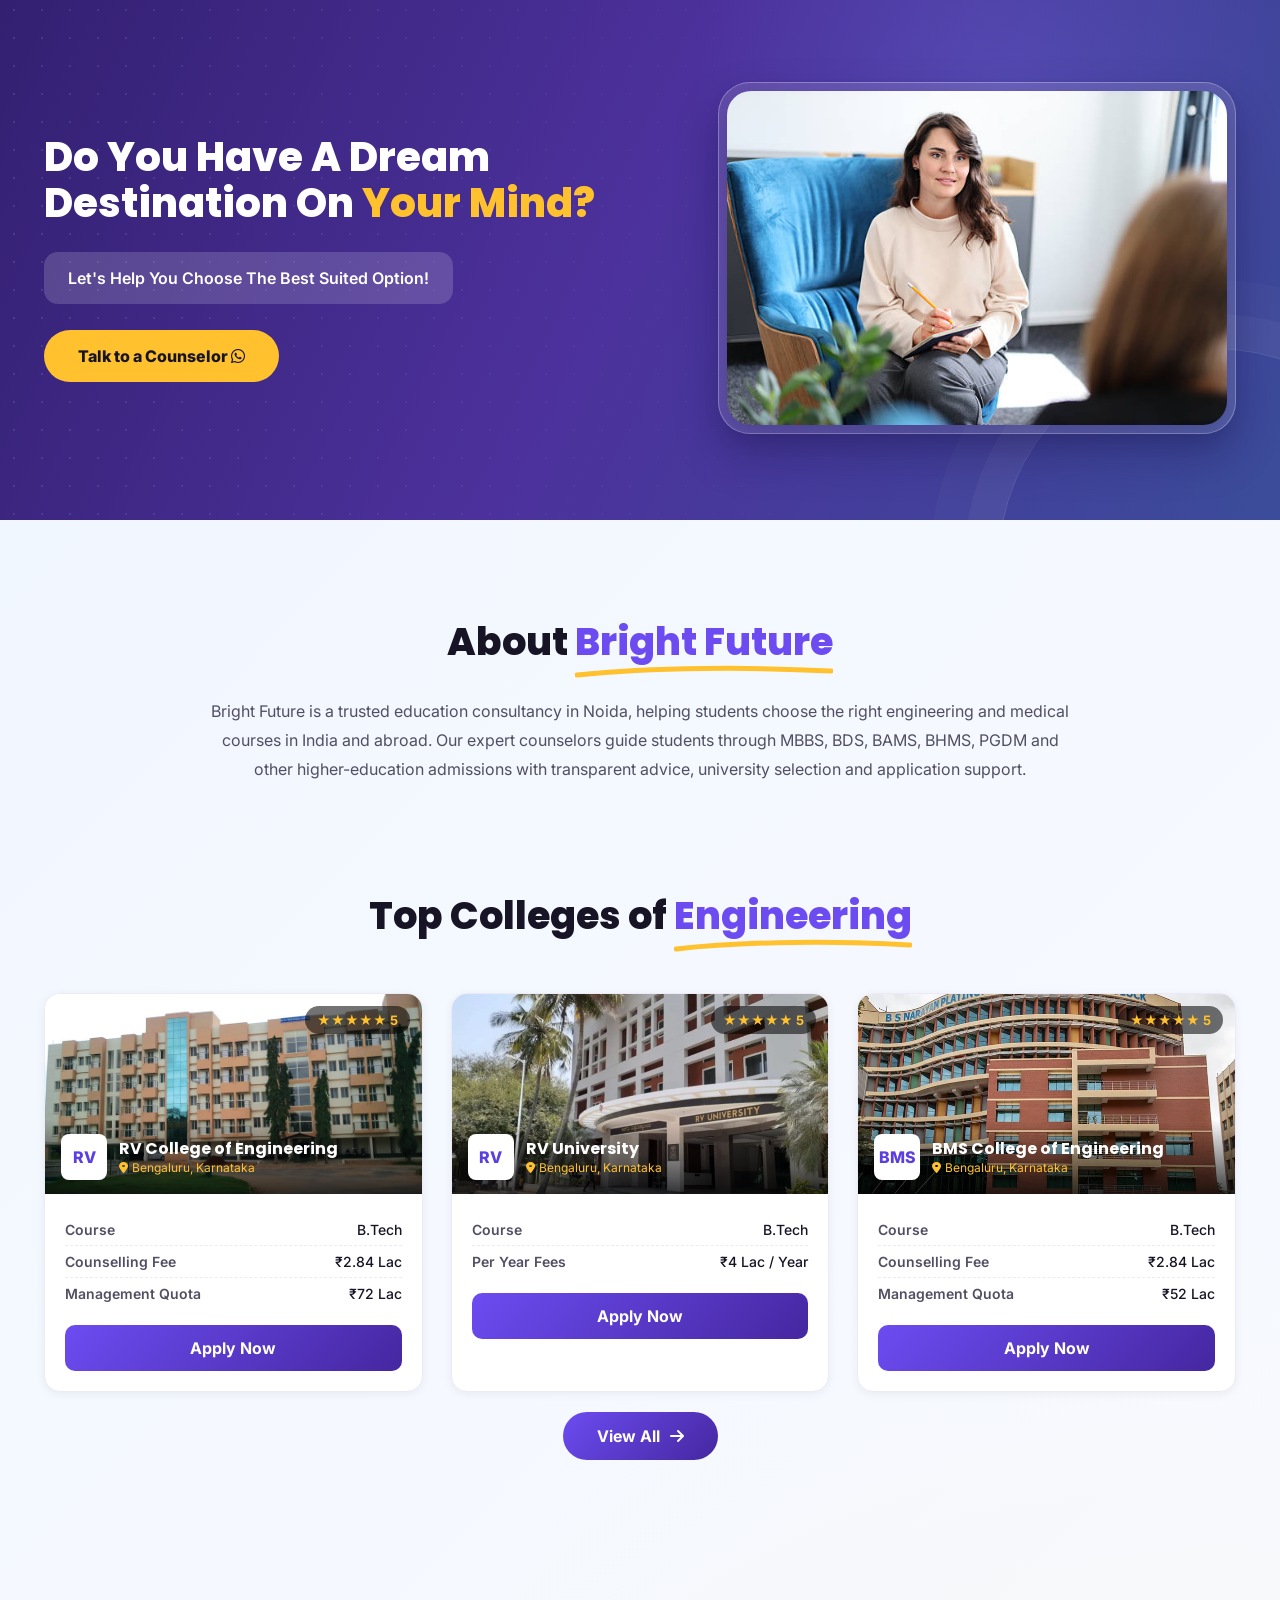
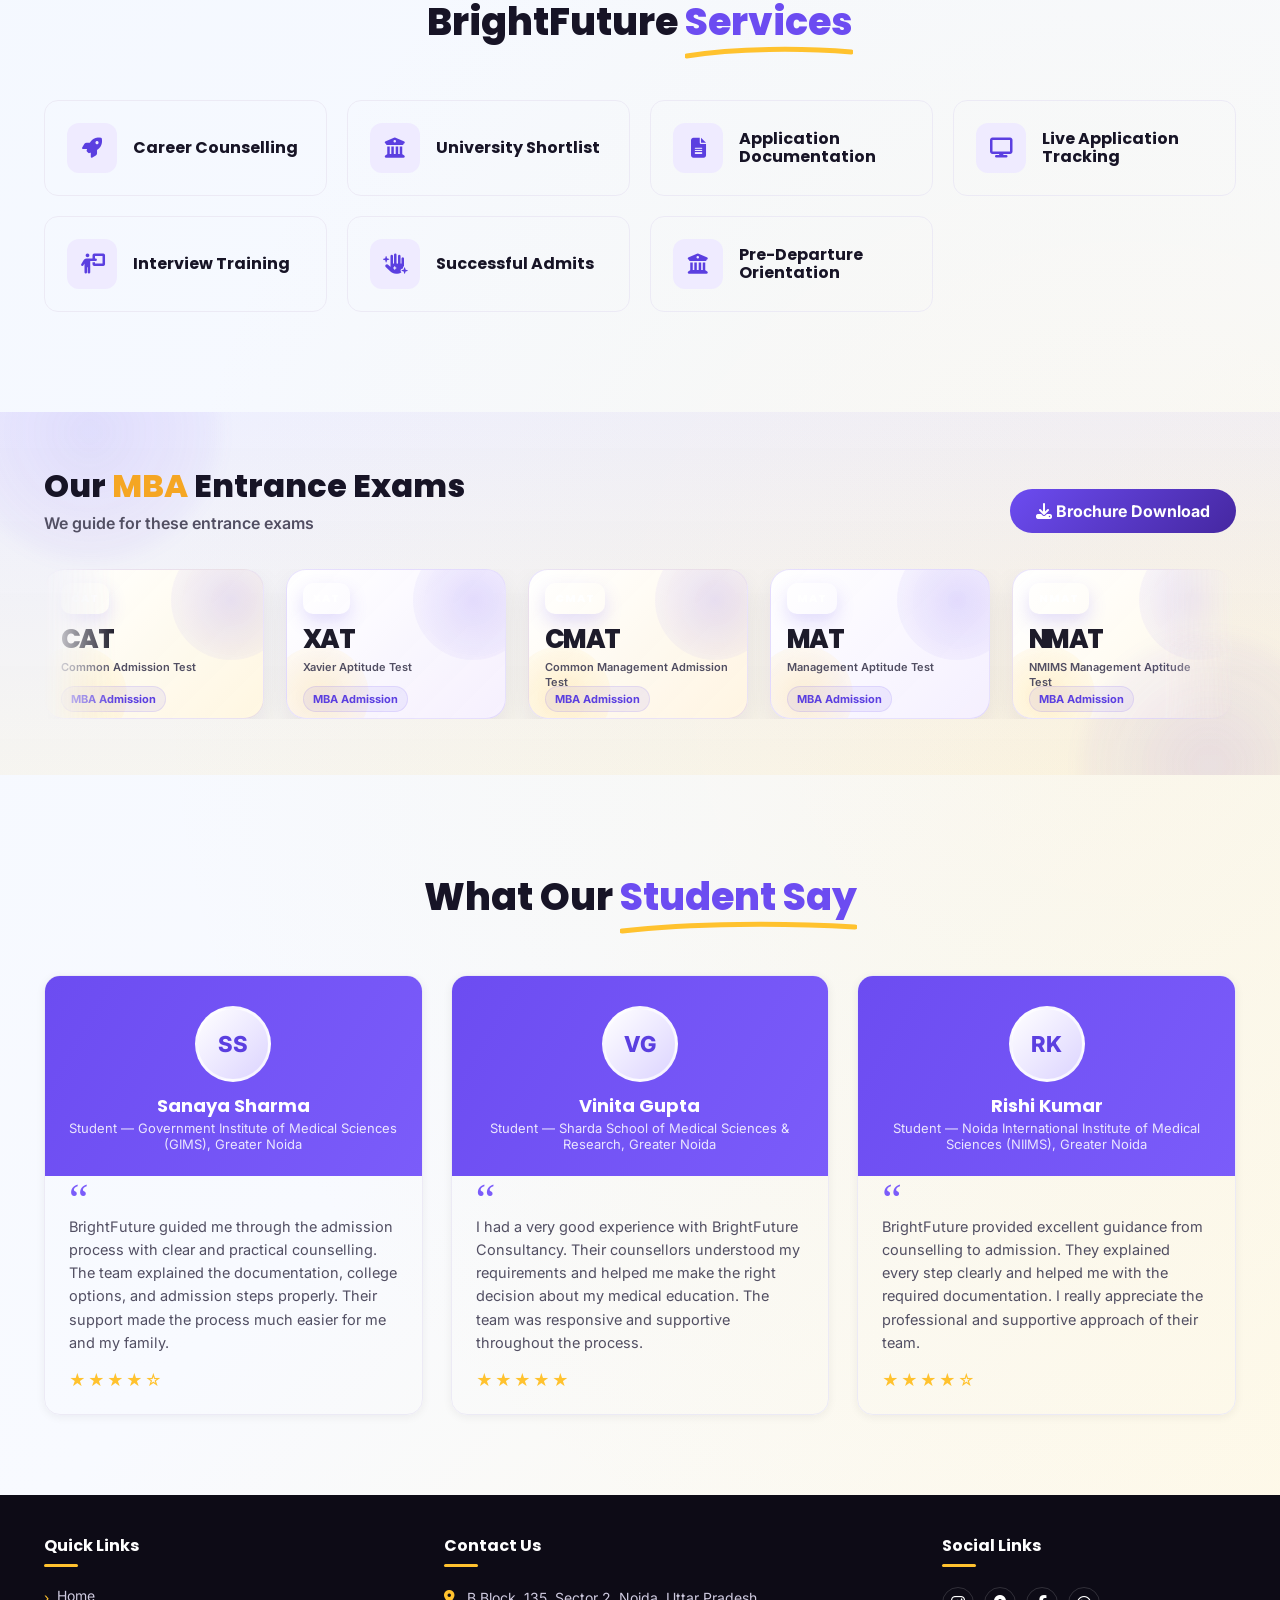
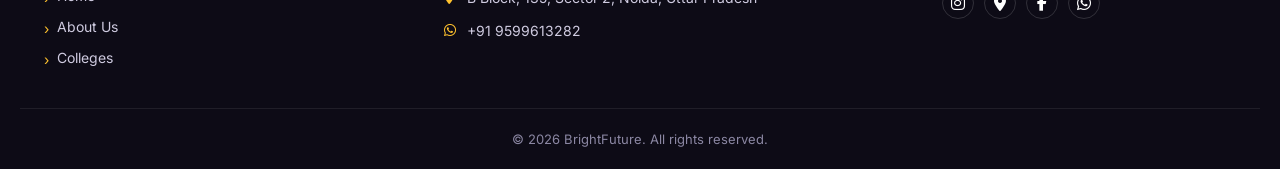
==== commit 6f9fbfaf: "Update Bright Future website" ====
--- a/index.html
+++ b/index.html
@@ -421,23 +421,55 @@
         <option>RV University</option>
         <option>BMS College of Engineering</option>
         <option>MSRIT</option>
-        <option>Other college</option>
+        <option>IIM Bangalore</option>
+        <option>Christ University</option>
+        <option>PES University</option>
+        <option>Jain University</option>
+        <option>Alliance University</option>
+        <option value="custom">Other college</option>
       </select>
-      <label for="enquiryLocation">Preferred Location</label>
-      <select id="enquiryLocation">
-        <option value="">Select a location</option>
-        <option>Bengaluru</option>
-        <option>Vellore</option>
-        <option>Chennai</option>
-        <option>Other location</option>
+      <input id="customCollege" type="text" placeholder="Enter your preferred college" hidden>
+      <label for="enquiryCity">Preferred City</label>
+      <select id="enquiryCity">
+        <option value="">Select a city</option>
+        <option>Andhra Pradesh</option>
+        <option>Arunachal Pradesh</option>
+        <option>Assam</option>
+        <option>Bihar</option>
+        <option>Chhattisgarh</option>
+        <option>Goa</option>
+        <option>Gujarat</option>
+        <option>Haryana</option>
+        <option>Himachal Pradesh</option>
+        <option>Jharkhand</option>
+        <option>Karnataka</option>
+        <option>Kerala</option>
+        <option>Madhya Pradesh</option>
+        <option>Maharashtra</option>
+        <option>Manipur</option>
+        <option>Meghalaya</option>
+        <option>Mizoram</option>
+        <option>Nagaland</option>
+        <option>Odisha</option>
+        <option>Punjab</option>
+        <option>Rajasthan</option>
+        <option>Sikkim</option>
+        <option>Tamil Nadu</option>
+        <option>Telangana</option>
+        <option>Tripura</option>
+        <option>Uttar Pradesh</option>
+        <option>Uttarakhand</option>
+        <option>West Bengal</option>
       </select>
       <label for="enquiryBudget">Budget</label>
       <select id="enquiryBudget">
         <option value="">Select your budget</option>
-        <option>Below ₹2 Lac</option>
-        <option>₹2 Lac - ₹4 Lac</option>
-        <option>₹4 Lac - ₹6 Lac</option>
-        <option>Above ₹6 Lac</option>
+        <option>₹0 - ₹5 Lac</option>
+        <option>₹5 - ₹10 Lac</option>
+        <option>₹10 - ₹15 Lac</option>
+        <option>₹15 - ₹20 Lac</option>
+        <option>₹20 - ₹25 Lac</option>
+        <option>₹25 - ₹30 Lac</option>
         <option value="custom">Other budget</option>
       </select>
       <input id="customBudget" type="text" placeholder="Write your budget, e.g. ₹30 Lac or ₹40 Lac" hidden>
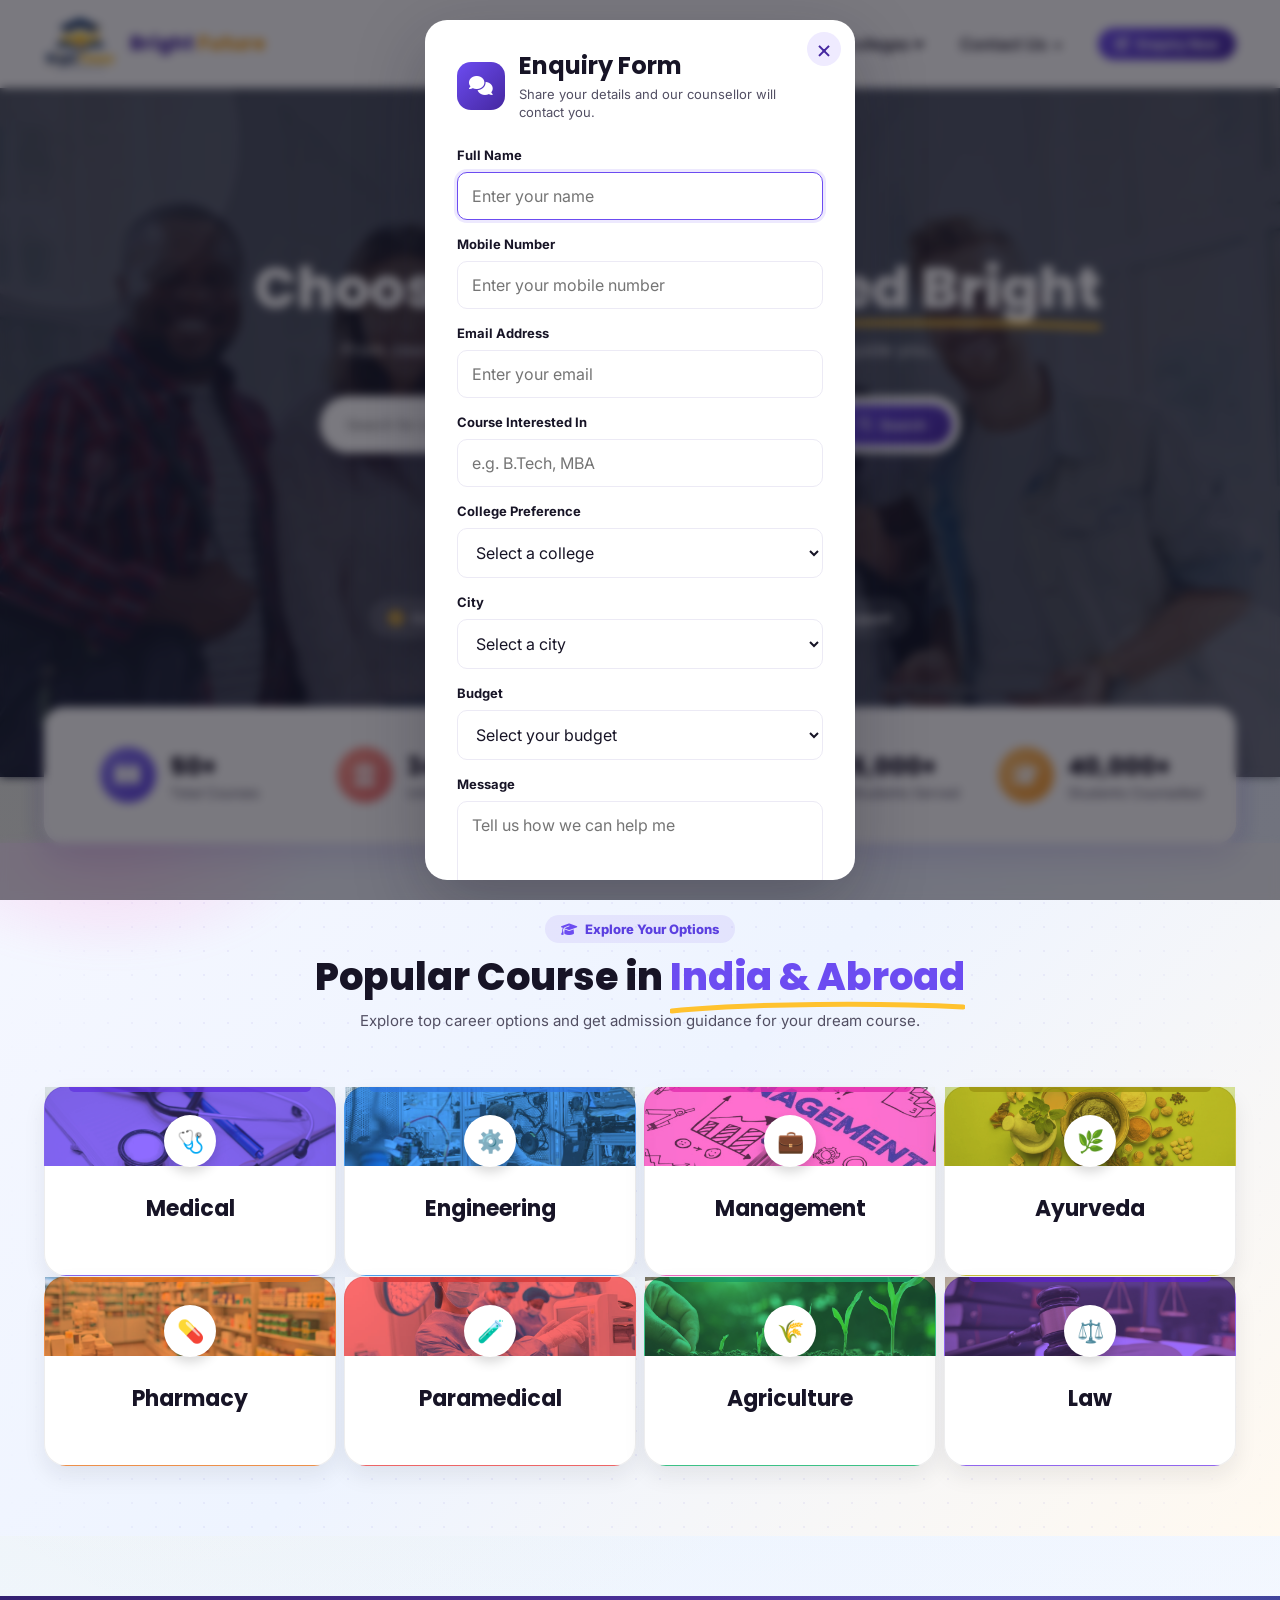
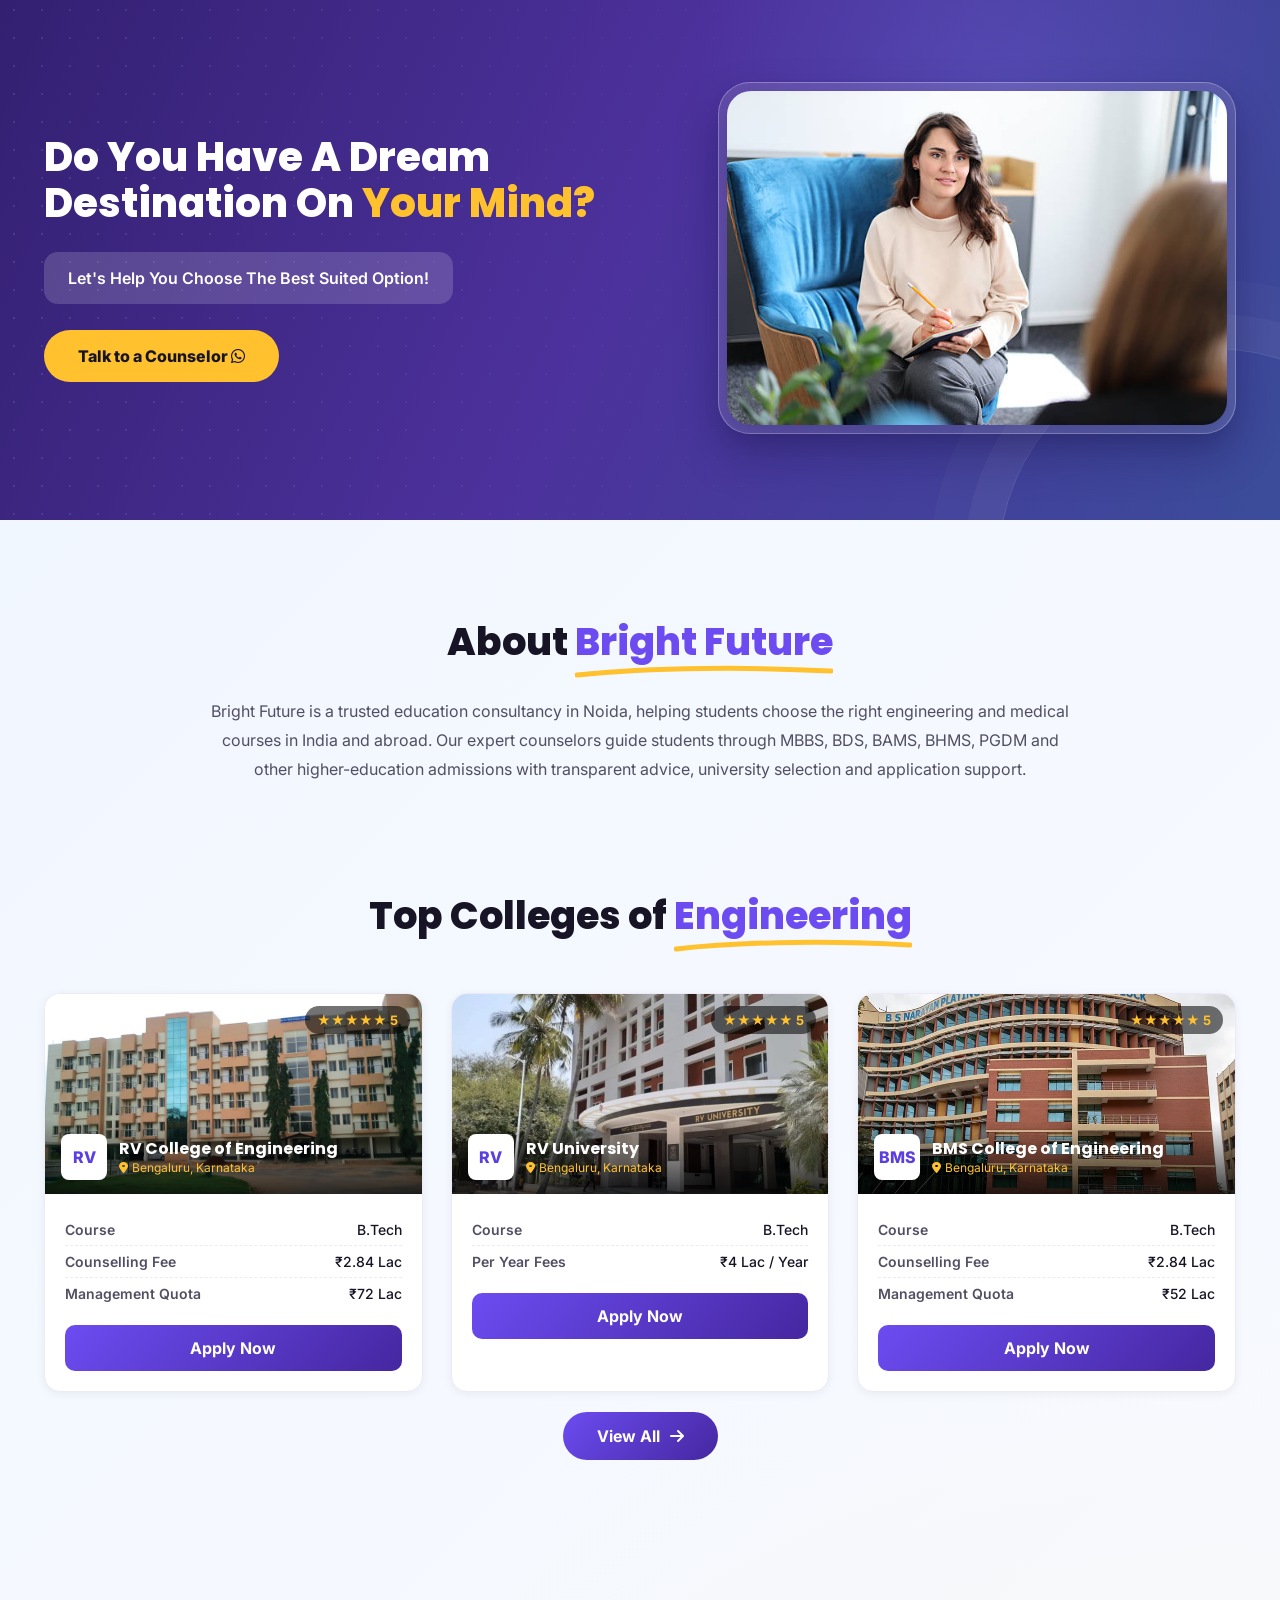
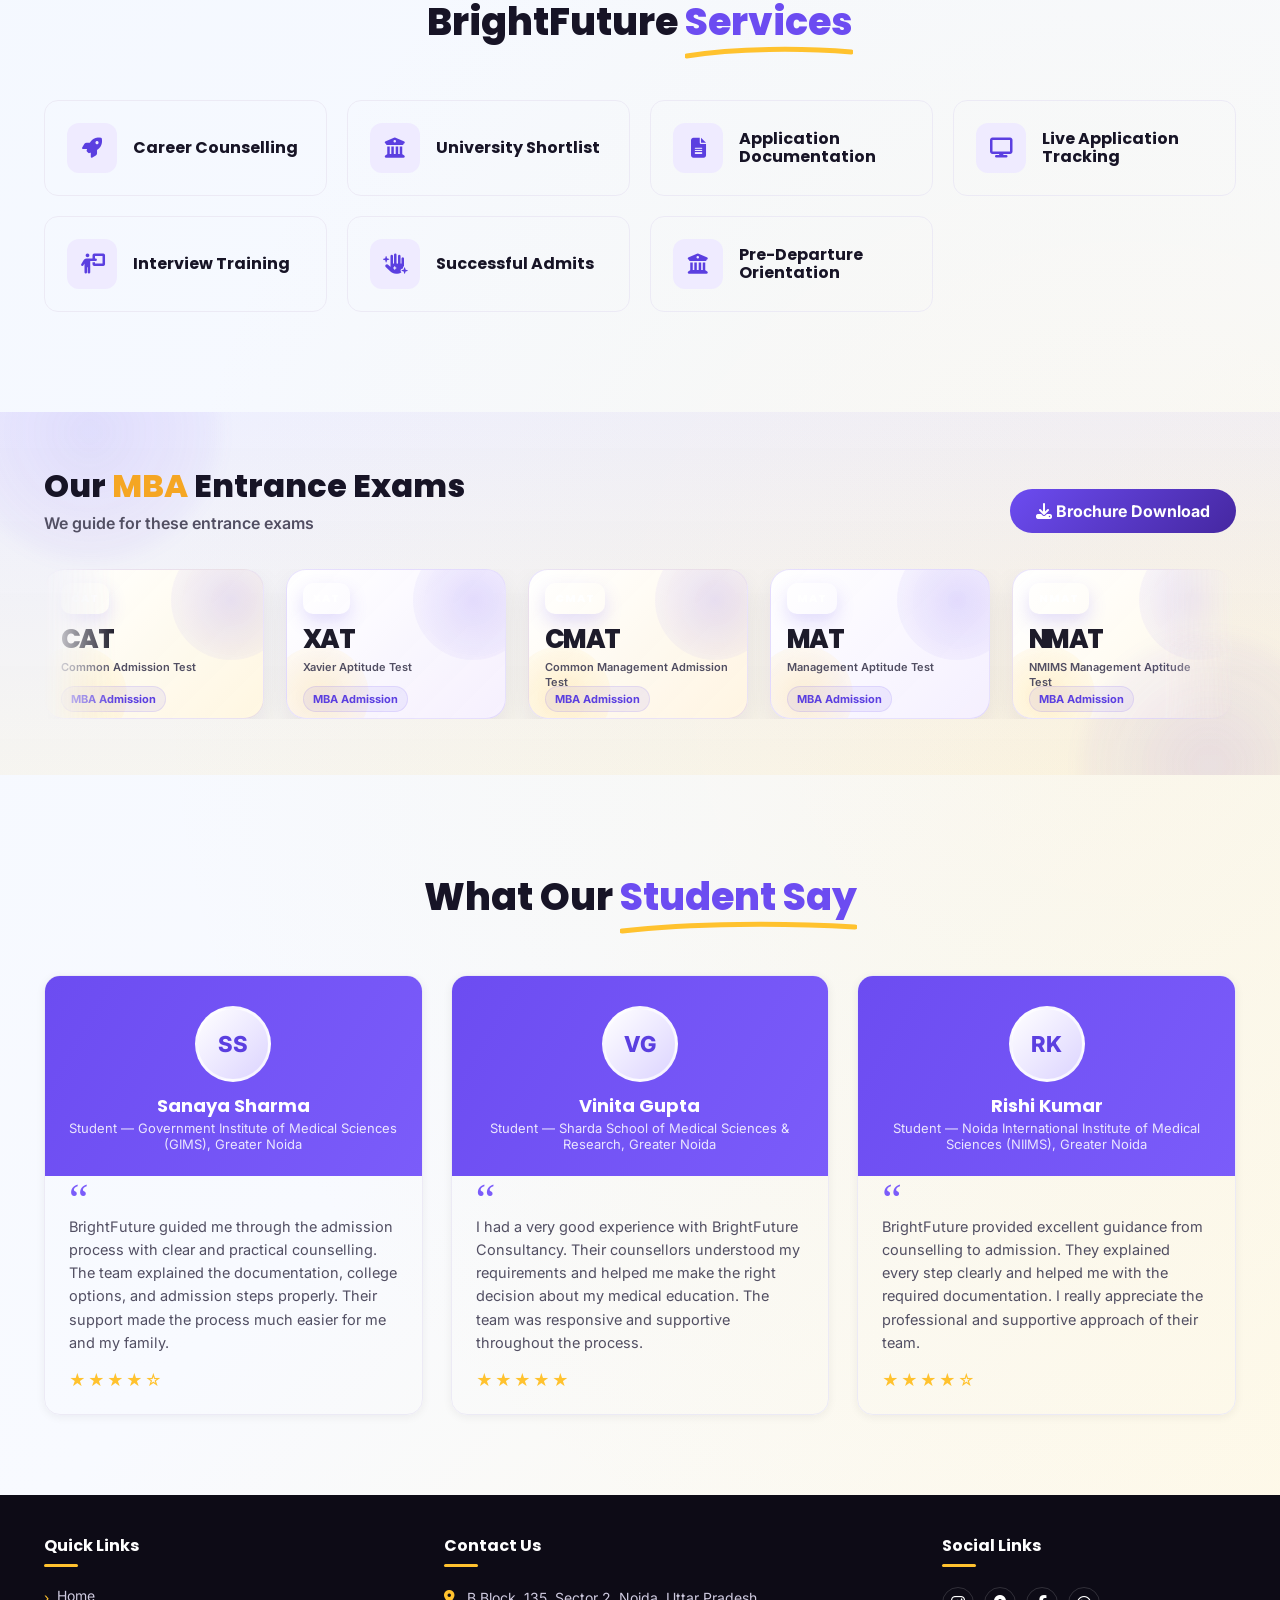
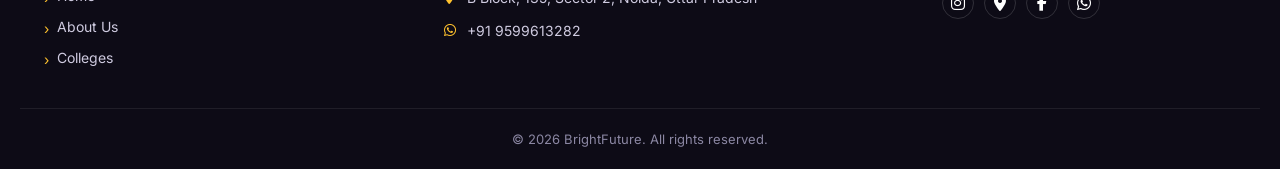
==== commit 2db49939: "Update Bright Future website" ====
--- a/index.html
+++ b/index.html
@@ -417,19 +417,28 @@
       <label for="enquiryCollege">College Preference</label>
       <select id="enquiryCollege">
         <option value="">Select a college</option>
-        <option>RV College of Engineering</option>
-        <option>RV University</option>
-        <option>BMS College of Engineering</option>
-        <option>MSRIT</option>
+        <option>JBIMS - Jamnalal Bajaj Institute of Management Studies</option>
+        <option>PUMBA - Department of Management Sciences, Savitribai Phule Pune University</option>
+        <option>SIMSREE - Sydenham Institute of Management Studies</option>
+        <option>SOIL Institute of Management</option>
+        <option>TAPMI - T. A. Pai Management Institute</option>
+        <option>IIM Ahmedabad</option>
         <option>IIM Bangalore</option>
-        <option>Christ University</option>
-        <option>PES University</option>
-        <option>Jain University</option>
-        <option>Alliance University</option>
+        <option>IIM Calcutta</option>
+        <option>IIM Lucknow</option>
+        <option>FMS Delhi</option>
+        <option>XLRI Jamshedpur</option>
+        <option>SPJIMR Mumbai</option>
+        <option>MDI Gurgaon</option>
+        <option>NMIMS Mumbai</option>
+        <option>SIBM Pune</option>
+        <option>Great Lakes Institute of Management</option>
+        <option>IMT Ghaziabad</option>
+        <option>XIM University, Bhubaneswar</option>
         <option value="custom">Other college</option>
       </select>
       <input id="customCollege" type="text" placeholder="Enter your preferred college" hidden>
-      <label for="enquiryCity">Preferred City</label>
+      <label for="enquiryCity">City</label>
       <select id="enquiryCity">
         <option value="">Select a city</option>
         <option>Andhra Pradesh</option>
